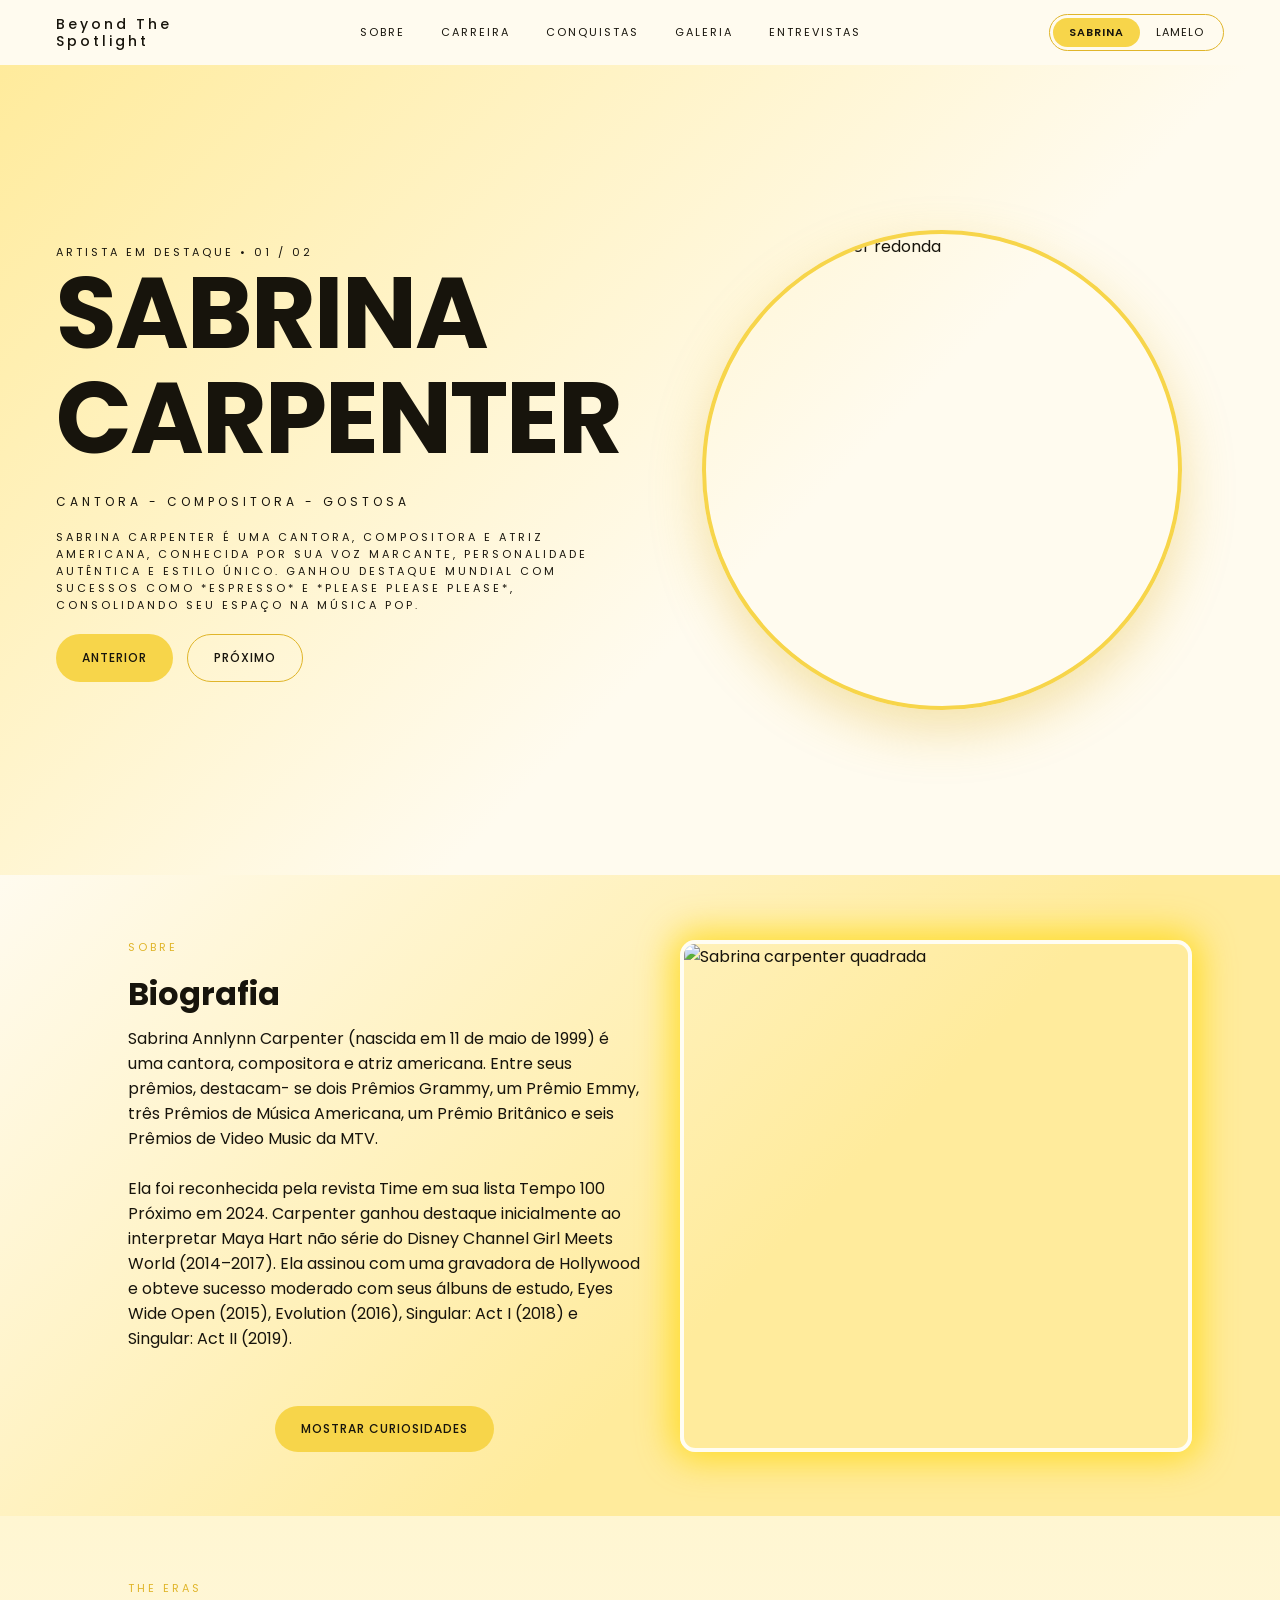
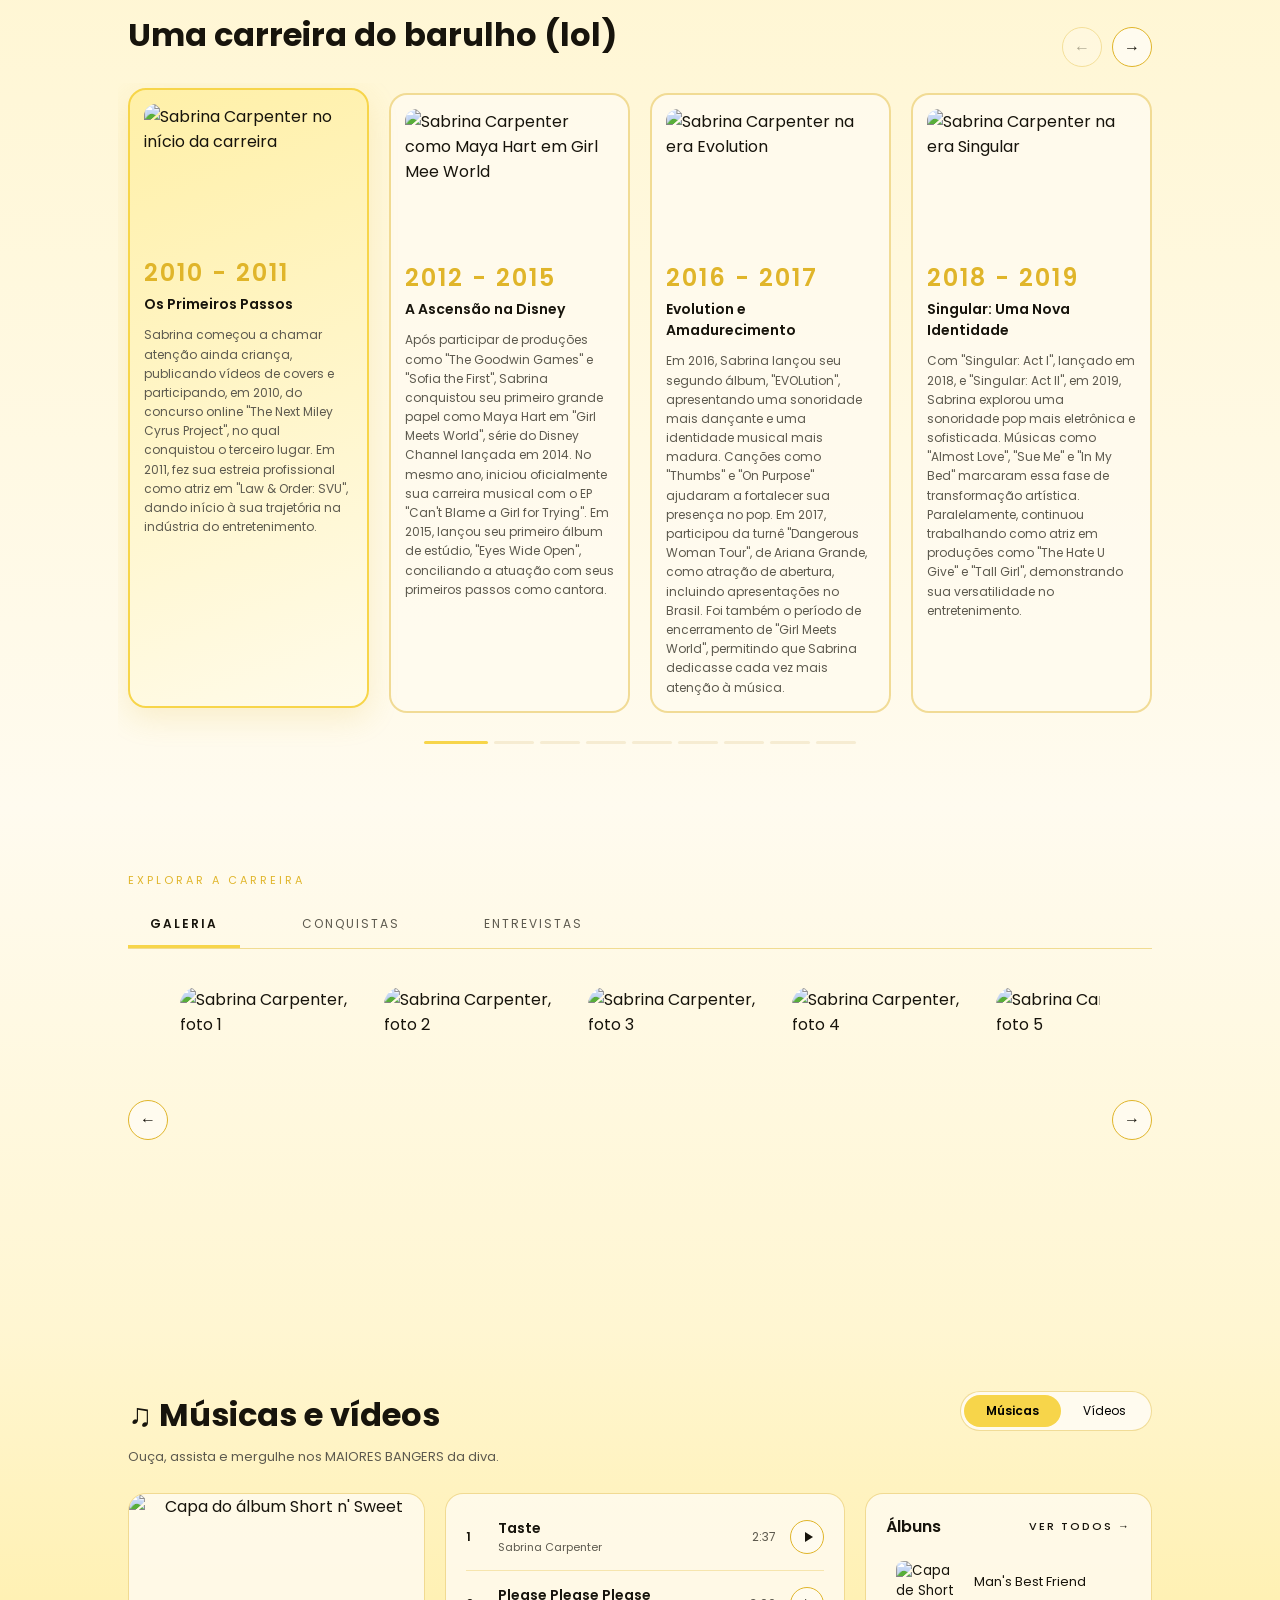
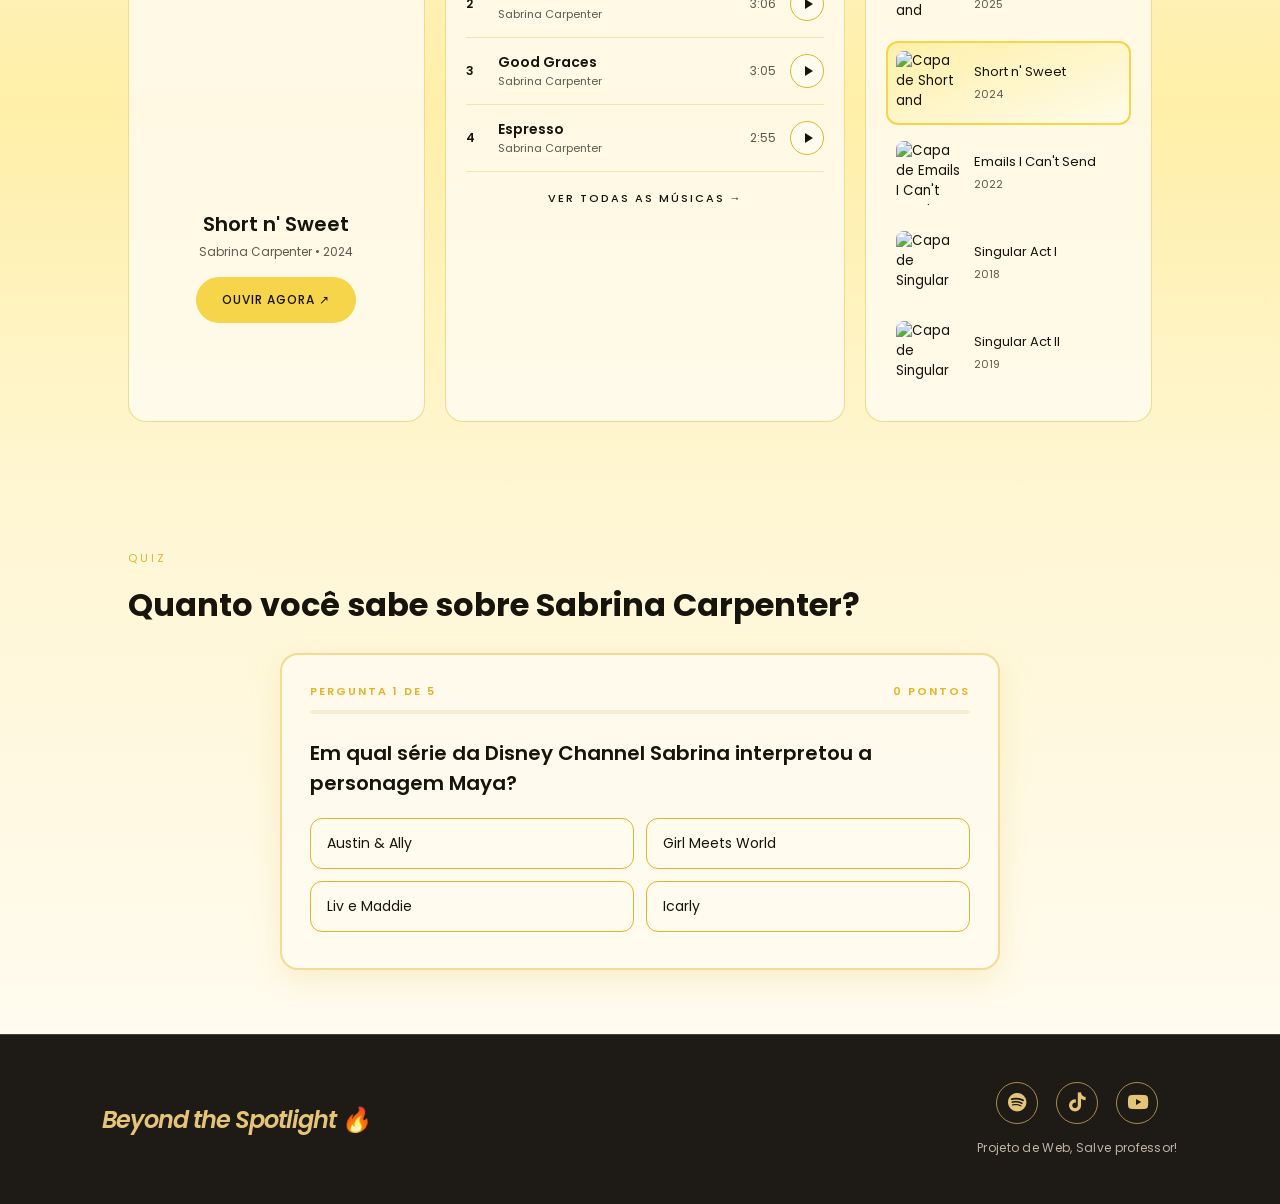
==== Para Git/Index.html @ 5079631a "Projeto Full apenas codigos, sem imagens." ====
<!DOCTYPE html>
<html lang="pt-BR">
<head>
  <meta charset="UTF-8">
  <meta name="viewport" content="width=device-width, initial-scale=1">
  <title>Site foda — Sabrina Carpenter</title>
  <link rel="stylesheet" href="./Sabrina.css">
  <link rel="stylesheet" href="./Lamelo.css">
  <link rel="stylesheet" href="https://cdnjs.cloudflare.com/ajax/libs/font-awesome/6.5.2/css/all.min.css">
</head>
<body>


  <!--Hero da imagem cabeçalho ou sla, Sabrina e botao para trocar para o outro-->
  <header class="header">
    <a class="logo" href="#">Beyond The <span>Spotlight</span></a>

    <nav class="nav">
      <a href="#">Sobre</a>
      <a href="#">Carreira</a>
      <a href="#">Conquistas</a>
      <a href="#">Galeria</a>
      <a href="#">Entrevistas</a>
    </nav>

    <div class="switch">
      <a class="ativo" href="#" data-tema="sabrina">Sabrina</a>
      <a href="#" data-tema="lamelo">Lamelo</a>
    </div>
  </header>


<!-- SABRINA -->
<div id="tema_sabrina">
  <main class="principal">
    <div class="principal_texto">
      <p class="artista_destaque">Artista em destaque • 01 / 02</p>
      <p id="h1">Sabrina Carpenter</p>
      <p class="roles">Cantora - Compositora - Gostosa</p>
      <p class="descricao">Sabrina Carpenter é uma cantora, compositora e atriz americana, conhecida por sua voz marcante, personalidade autêntica e estilo único. Ganhou destaque mundial com sucessos como *Espresso* e *Please Please Please*, consolidando seu espaço na música pop.</p>

      <div class="botoes">
        <button class="btn_cheio" type="button" data-tema="alternar">Anterior</button>
        <button class="btn_borda" type="button" data-tema="alternar">Próximo</button>
      </div>
    </div>

    <img id="principal_foto" src="./Imgs/Sabrina-Capa.jpg" alt="Sabrina Carpenter redonda">
  </main>

  <!---Bio Bio Bio aaaaa biooooo--->
  <div class="bio">
    <div class="bio_texto">
      <p class="obs">Sobre</p>
      <p class="h2">Biografia</p>
      <p id="bio">Sabrina Annlynn Carpenter (nascida em 11 de maio de 1999) é uma cantora, compositora e atriz americana. Entre seus prêmios, destacam- se dois Prêmios Grammy, um Prêmio Emmy, três Prêmios de Música Americana, um Prêmio Britânico e seis Prêmios de Video Music da MTV.
        <br> <br> 
      Ela foi reconhecida pela revista Time em sua lista Tempo 100 Próximo em 2024. Carpenter ganhou destaque inicialmente ao interpretar Maya Hart não série do Disney Channel  Girl Meets World (2014–2017). Ela assinou com uma gravadora de Hollywood e obteve sucesso moderado com seus álbuns de estudo, Eyes Wide Open (2015), Evolution (2016), Singular: Act I (2018) e Singular: Act II (2019).</p>

      <div class="botoes">
        <button id="btn_bio" class="btn_cheio" type="button">mostrar curiosidades</button>
      </div>
      <div class="curiosidades_bio" id="curiosidades_bio" hidden>
    <h3>Você sabia?</h3>

    <ul>
        <li>
            <strong>Sua Primeira música se chamava "Lights":</strong>
            Sabrina escreveu sua primeira composição aos 10 anos. Ela mesma já brincou que a música não era muito boa.
        </li>

        <li>
            <strong>Estúdio particular:</strong>
            Aos 10 anos, ganhou do pai um estúdio de gravação roxo construído no porão de casa.
        </li>

        <li>
            <strong>Conexão com Os Simpsons:</strong>
            Sabrina é sobrinha da atriz Nancy Cartwright, a voz original do Bart Simpson.
        </li>
    </ul>
</div>
    </div>

    <img id="bio_foto" src="./Imgs/Sabrina_bio.jpg" alt="Sabrina carpenter quadrada">
  </div>

  <!---ERAS ERAS ERAS ERAS---> 
 <div class="the_eras">

    <div class="eras_topo">
      <div class="the_eras_texto">
        <p class="obs">The eras</p>
        <p class="h2">Uma carreira do barulho (lol)</p>
      </div>

      <div class="eras_setas">
        <button class="seta" id="eras_anterior" type="button" aria-label="Anterior">←</button>
        <button class="seta" id="eras_proximo" type="button" aria-label="Próximo">→</button>
      </div>
    </div>

    <div class="eras_janela">
      <div class="eras_lista">

        <article class="era ativa">
          <img src="./Imgs/Sabrina-2010.jpg" alt="Sabrina Carpenter no início da carreira">
          <p class="era_ano">2010 - 2011</p>
          <p class="era_titulo">Os Primeiros Passos</p>
          <p class="era_texto">Sabrina começou a chamar atenção ainda criança, publicando vídeos de covers e participando, em 2010, do concurso online "The Next Miley Cyrus Project", no qual conquistou o terceiro lugar. Em 2011, fez sua estreia profissional como atriz em "Law & Order: SVU", dando início à sua trajetória na indústria do entretenimento.</p>
        </article>

        <article class="era">
          <img id="imagem_maldita" src="./Imgs/Sabrina-2012.jpg" alt="Sabrina Carpenter como Maya Hart em Girl Mee World">
          <p class="era_ano">2012 - 2015</p>
          <p class="era_titulo">A Ascensão na Disney</p>
          <p class="era_texto">Após participar de produções como "The Goodwin Games" e "Sofia the First", Sabrina conquistou seu primeiro grande papel como Maya Hart em "Girl Meets World", série do Disney Channel lançada em 2014. No mesmo ano, iniciou oficialmente sua carreira musical com o EP "Can't Blame a Girl for Trying". Em 2015, lançou seu primeiro álbum de estúdio, "Eyes Wide Open", conciliando a atuação com seus primeiros passos como cantora.</p>
        </article>

        <article class="era">
          <img src="./Imgs/Evolution_-_Álbum.png" alt="Sabrina Carpenter na era Evolution">
          <p class="era_ano">2016 - 2017</p>
          <p class="era_titulo">Evolution e Amadurecimento</p>
          <p class="era_texto">Em 2016, Sabrina lançou seu segundo álbum, "EVOLution", apresentando uma sonoridade mais dançante e uma identidade musical mais madura. Canções como "Thumbs" e "On Purpose" ajudaram a fortalecer sua presença no pop. Em 2017, participou da turnê "Dangerous Woman Tour", de Ariana Grande, como atração de abertura, incluindo apresentações no Brasil. Foi também o período de encerramento de "Girl Meets World", permitindo que Sabrina dedicasse cada vez mais atenção à música.</p>
        </article>

        <article class="era">
          <img src="./Imgs/Sabrina-2018.jpg" alt="Sabrina Carpenter na era Singular">
          <p class="era_ano">2018 - 2019</p>
          <p class="era_titulo">Singular: Uma Nova Identidade</p>
          <p class="era_texto">Com "Singular: Act I", lançado em 2018, e "Singular: Act II", em 2019, Sabrina explorou uma sonoridade pop mais eletrônica e sofisticada. Músicas como "Almost Love", "Sue Me" e "In My Bed" marcaram essa fase de transformação artística. Paralelamente, continuou trabalhando como atriz em produções como "The Hate U Give" e "Tall Girl", demonstrando sua versatilidade no entretenimento.</p>
        </article>

        <article class="era">
          <img src="./Imgs/Sabrina-2020.jpg" alt="Sabrina Carpenter durante a fase Skin">
          <p class="era_ano">2020 - 2021</p>
          <p class="era_titulo">Uma Nova Fase</p>
          <p class="era_texto">Após um período de transição, Sabrina começou a construir uma nova identidade artística. Em 2021, assinou com a gravadora Island Records e lançou "Skin", single que ganhou grande repercussão após especulações envolvendo a música "drivers license", de Olivia Rodrigo. Apesar das discussões nas redes sociais, Sabrina seguiu desenvolvendo seu próprio caminho musical, preparando o terreno para uma fase mais pessoal e independente.</p>
        </article>

        <article class="era">
          <img src="./Imgs/Sabrina-2022.jpg" alt="Sabrina Carpenter na era Emails I Can't Send">
          <p class="era_ano">2022 - 2023</p>
          <p class="era_titulo">Emails I Can't Send</p>
          <p class="era_texto">Em 2022, lançou "Emails I Can't Send", seu quinto álbum de estúdio, marcado por letras mais pessoais, vulneráveis e autobiográficas. Músicas como "Nonsense", "Because I Liked a Boy" e "Feather" ampliaram sua popularidade e conquistaram novos públicos. Em 2023, lançou o EP natalino "fruitcake" e ganhou ainda mais visibilidade internacional ao participar como atração de abertura da "The Eras Tour", de Taylor Swift, incluindo os shows realizados no Brasil.</p>
        </article>

        <article class="era">
          <img src="./Imgs/Espresso-2024.png" alt="Sabrina Carpenter na era Short n' Sweet">
          <p class="era_ano">2024</p>
          <p class="era_titulo">A Explosão Mundial</p>
          <p class="era_texto">2024 foi o grande ponto de virada da carreira de Sabrina. Em abril, lançou "Espresso", que rapidamente se tornou um fenômeno mundial. Em junho, "Please Please Please" alcançou o primeiro lugar da Billboard Hot 100, sua primeira liderança na parada. Em agosto, lançou "Short n' Sweet", seu sexto álbum de estúdio, que também chegou ao topo das paradas. Com sucessos como "Taste", Sabrina conquistou reconhecimento internacional, estreou no Coachella e iniciou sua própria turnê de arenas, consolidando-se como uma das maiores estrelas pop do momento.</p>
        </article>

        <article class="era">
          <img src="./Imgs/Sabrina-2025.jpg" alt="Sabrina Carpenter na era Man's Best Friend">
          <p class="era_ano">2025</p>
          <p class="era_titulo">O Reconhecimento e a Consolidação</p>
          <p class="era_texto">Após o sucesso mundial de "Short n' Sweet", Sabrina alcançou um novo patamar de reconhecimento em 2025. No Grammy Awards, conquistou seus dois primeiros prêmios: Melhor Performance Pop Solo por "Espresso" e Melhor Álbum Vocal Pop por "Short n' Sweet". Em junho, lançou "Manchild", que estreou diretamente no topo da Billboard Hot 100. Em agosto, apresentou seu sétimo álbum de estúdio, "Man's Best Friend", que também estreou em primeiro lugar na Billboard 200, reafirmando sua força na indústria musical.</p>
        </article>

        <article class="era">
          <img src="./Imgs/Sabrina-2026.jpg" alt="Sabrina Carpenter em apresentações de 2026">
          <p class="era_ano">2026</p>
          <p class="era_titulo">Uma Estrela Global</p>
          <p class="era_texto">Em 2026, Sabrina continuou expandindo sua presença internacional. Em março, retornou ao Brasil como uma das atrações principais do Lollapalooza, quase dez anos após sua primeira apresentação no país. Em abril, estreou como headliner do Coachella e lançou o videoclipe de "House Tour", dirigido por ela e Margaret Qualley. A artista também continuou promovendo o universo de "Man's Best Friend", demonstrando sua evolução de atriz e cantora em ascensão para uma das principais figuras do pop mundial.</p>
        </article>

      </div>
    </div>

    <div class="eras_dots">
      <span class="dot ativo"></span>
      <span class="dot"></span>
      <span class="dot"></span>
      <span class="dot"></span>
      <span class="dot"></span>
      <span class="dot"></span>
      <span class="dot"></span>
      <span class="dot"></span>
      <span class="dot"></span>
    </div>

  </div>

  <!---Explorar carreira--->
  <div class="explorar_carreira">
    <p class="obs">Explorar a carreira</p>

    <div class="carreira_titulos">
      <button class="aba ativa" type="button" data-alvo="galeria">Galeria</button>
      <button class="aba" type="button" data-alvo="conquistas">Conquistas</button>
      <button class="aba" type="button" data-alvo="entrevistas">Entrevistas</button>
    </div>

    <!---Galeria--->
    <div class="painel painel_galeria ativo" id="galeria">
      <div class="galeria_trilho">
        <button class="seta" id="galeria_anterior" type="button" aria-label="Anterior">←</button>

        <div class="galeria_fotos" id="galeria_fotos">
          <img src="./Imgs/Sabrina01.jpg" alt="Sabrina Carpenter, foto 1">
          <img src="./Imgs/Sabrina02.jpg" alt="Sabrina Carpenter, foto 2">
          <img src="./Imgs/Sabrina04.jpg" alt="Sabrina Carpenter, foto 3">
          <img src="./Imgs/Sabrina05.jpg" alt="Sabrina Carpenter, foto 4">
          <img src="./Imgs/Sabrina06.jpg" alt="Sabrina Carpenter, foto 5">
          <img src="./Imgs/SabrinaCorinthians.jpg" alt="Sabrina Carpenter, foto 6">
          <img src="./Imgs/Sabrina&Olivia.jpg" alt="Sabrina Carpenter, foto 7">
          <img src="./Imgs/Sabrina07.jpg" alt="Sabrina Carpenter, foto 8">
          <img src="./Imgs/Sabrina08.jpg" alt="Sabrina Carpenter, foto 9">
          <img src="./Imgs/Sabrina09.jpg" alt="Sabrina Carpenter, foto 10">
          <img src="./Imgs/Sabrina10.jpg" alt="Sabrina Carpenter, foto 11">
          <img src="./Imgs/Sabrina11.jpg" alt="Sabrina Carpenter, foto 12">
          <img src="./Imgs/Sabrina12.jpg" alt="Sabrina Carpenter, foto 13 FAAAAAAAAAAAZUELI">
        </div>

        <button class="seta" id="galeria_proximo" type="button" aria-label="Próximo">→</button>
      </div>
    </div>

    <!-- CONQUISTAS -->
    <div class="painel painel_conquistas" id="conquistas">
      <article>
        <img src="./Imgs/Sabrina_Grammy.jpg" alt="Sabrina Carpenter com os prêmios do Grammy">
        <p class="h2">Grammy</p>
        <p>2025: Best Pop Solo Performance — Espresso.</p>
        <p>2025: Best Pop Vocal Album — Short n' Sweet.</p>
      </article>

      <article>
        <img src="./Imgs/SabrinaVMA.jpg" alt="Sabrina Carpenter no VMA">
        <p class="h2">VMAs</p>
        <p>2024: Song of the Year — Espresso.</p>
        <p>2025: 5 conquistas</p>
        <p>2026: Best Collaboration & Best Editing</p>
      </article>

      <article>
        <img src="./Imgs/SabrinaEmmy.jpg" alt="Sabrina Carpenter no Emmy">
        <p class="h2">Emmy</p>
        <p>2026: Outstanding Variety Special — The Muppet Show.</p>
      </article>
    </div>

    <!---Entrevistas--->
    <div class="painel painel_entrevistas" id="entrevistas">
      <iframe src="https://www.youtube.com/embed/enaGNnGB99I" title="Entrevista 1" loading="lazy" referrerpolicy="strict-origin-when-cross-origin" allowfullscreen></iframe>
      <iframe src="https://www.youtube.com/embed/HrFnmpQrmLU" title="Entrevista 2" loading="lazy" referrerpolicy="strict-origin-when-cross-origin" allowfullscreen></iframe>
      <iframe src="https://www.youtube.com/embed/msnI0D1SDSg" title="Entrevista 3" loading="lazy" referrerpolicy="strict-origin-when-cross-origin" allowfullscreen></iframe>
      <iframe src="https://www.youtube.com/embed/c2FrKSKqM4Q" title="Entrevista 4" loading="lazy" referrerpolicy="strict-origin-when-cross-origin" allowfullscreen></iframe>
      <iframe src="https://www.youtube.com/embed/z_v89buOKT4" title="Entrevista 5" loading="lazy" referrerpolicy="strict-origin-when-cross-origin" allowfullscreen></iframe>
      <iframe src="https://www.youtube.com/embed/yMLwdOwGpfY" title="Entrevista 6" loading="lazy" referrerpolicy="strict-origin-when-cross-origin" allowfullscreen></iframe>
    </div>

  </div>


 <!---Spotify Não precisa pro Lamelo (mei obvio kkkk)--->
  <div class="spotify" id="Spotify">

    <div class="spotify_topo">
      <div class="spotify_titulo">
        <p class="h2">♫ Músicas e vídeos</p>
        <p class="spotify_sub">Ouça, assista e mergulhe nos MAIORES BANGERS da diva.</p>
      </div>

      <div class="spotify_alternar">
        <button class="ativo" type="button" data-alvo="musicas">Músicas</button>
        <button type="button" data-alvo="videos">Vídeos</button>
      </div>
    </div>

    <div class="spotify_corpo">

      <div class="destaque">
        <img id="destaque_capa" src="./Imgs/Sabrina-2025.jpg" alt="Capa do álbum Short n' Sweet">
        <div class="destaque_texto">
          <p class="destaque_titulo" id="destaque_titulo">Short n' Sweet</p>
          <p class="destaque_info">Sabrina Carpenter • <span id="destaque_ano">2024</span></p>
          <a class="btn_cheio" href="#" target="_blank" rel="noopener">Ouvir agora ↗</a>
        </div>
      </div>

      <div class="faixas">

  <!---short n sweet--->
  <div class="lista_faixas ativo" id="faixas_short">
    <div class="faixa">
      <span class="faixa_num">1</span>
      <div class="faixa_info"><b>Taste</b><small>Sabrina Carpenter</small></div>
      <span class="faixa_tempo">2:37</span>
      <button class="seta faixa_play" type="button" aria-label="Tocar Taste"></button>
      <audio class="audio_faixa" src="./Imgs/Taste - Sabrina Carpenter.mp3"></audio>
    </div>

    <div class="faixa">
      <span class="faixa_num">2</span>
      <div class="faixa_info"><b>Please Please Please</b><small>Sabrina Carpenter</small></div>
      <span class="faixa_tempo">3:06</span>
      <button class="seta faixa_play" type="button" aria-label="Tocar Please Please Please"></button>
      <audio class="audio_faixa" src="./Imgs/Please Please Please - Sabrina Carpenter.mp3"></audio>
    </div>

    <div class="faixa">
      <span class="faixa_num">3</span>
      <div class="faixa_info"><b>Good Graces</b><small>Sabrina Carpenter</small></div>
      <span class="faixa_tempo">3:05</span>
      <button class="seta faixa_play" type="button" aria-label="Tocar Good Graces"></button>
      <audio class="audio_faixa" src="./Imgs/Good Graces - Sabrina Carpenter.mp3"></audio>
    </div>

    <div class="faixa">
      <span class="faixa_num">4</span>
      <div class="faixa_info"><b>Espresso</b><small>Sabrina Carpenter</small></div>
      <span class="faixa_tempo">2:55</span>
      <button class="seta faixa_play" type="button" aria-label="Tocar Espresso"></button>
      <audio class="audio_faixa" src="./Imgs/Sabrina Carpenter - Espresso - SabrinaCarpenterVEVO.mp3"></audio>
    </div>
  </div>

  <!--- Emails --->
  <div class="lista_faixas" id="faixas_emails">
     <div class="faixa">
      <span class="faixa_num">1</span>
      <div class="faixa_info"><b>Emails i can’t send<table></table></b><small>Sabrina Carpenter</small></div>
      <span class="faixa_tempo">1:44</span>
      <button class="seta faixa_play" type="button" aria-label="Tocar Emails"></button>
      <audio class="audio_faixa" src="./Imgs/emails i can’t send - Sabrina Carpenter.mp3"></audio>
    </div>

     <div class="faixa">
      <span class="faixa_num">2</span>
      <div class="faixa_info"><b>Vicious</b><small>Sabrina Carpenter</small></div>
      <span class="faixa_tempo">2:29</span>
      <button class="seta faixa_play" type="button" aria-label="Tocar Emails"></button>
    <audio class="audio_faixa" src="./Imgs/emails i can’t send - Sabrina Carpenter.mp3"></audio>
    </div>

     <div class="faixa">
      <span class="faixa_num">3</span>
      <div class="faixa_info"><b>Read Your Mind</b><small>Sabrina Carpenter</small></div>
      <span class="faixa_tempo">3:27</span>
      <button class="seta faixa_play" type="button" aria-label="Tocar Emails"></button>
      <audio class="audio_faixa" src="./Imgs/emails i can’t send - Sabrina Carpenter.mp3"></audio>
    </div>

     <div class="faixa">
      <span class="faixa_num">4</span>
      <div class="faixa_info"><b>Tornado Warnings</b><small>Sabrina Carpenter</small></div>
      <span class="faixa_tempo">3:24</span>
      <button class="seta faixa_play" type="button" aria-label="Tocar Emails"></button>
      <audio class="audio_faixa" src="./Imgs/emails i can’t send - Sabrina Carpenter.mp3"></audio>
    </div>
  </div>

  <!--- MBF's --->
  <div class="lista_faixas" id="faixas_Mans">
     <div class="faixa">
        <span class="faixa_num">1</span>
        <div class="faixa_info"><b>Manchild<table></table></b><small>Sabrina Carpenter</small></div>
        <span class="faixa_tempo">3:33</span>
        <button class="seta faixa_play" type="button" aria-label="Tocar Manchild"></button>
        <audio class="audio_faixa" src="./Imgs/Manchild - Sabrina Carpenter.mp3"></audio>
      </div>

       <div class="faixa">
        <span class="faixa_num">2</span>
        <div class="faixa_info"><b>Tears<table></table></b><small>Sabrina Carpenter</small></div>
        <span class="faixa_tempo">2:40</span>
        <button class="seta faixa_play" type="button" aria-label="Tocar Manchild"></button>
        <audio class="audio_faixa" src="./Imgs/Manchild - Sabrina Carpenter.mp3"></audio>
      </div>

      <div class="faixa">
        <span class="faixa_num">3</span>
        <div class="faixa_info"><b>My Man on Willpower<table></table></b><small>Sabrina Carpenter</small></div>
        <span class="faixa_tempo">3:17</span>
        <button class="seta faixa_play" type="button" aria-label="Tocar Manchild"></button>
        <audio class="audio_faixa" src="./Imgs/Manchild - Sabrina Carpenter.mp3"></audio>
      </div>

      <div class="faixa">
        <span class="faixa_num">4</span>
        <div class="faixa_info"><b>Sugar Talking<table></table></b><small>Sabrina Carpenter</small></div>
        <span class="faixa_tempo">3:03</span>
        <button class="seta faixa_play" type="button" aria-label="Tocar Manchild"></button>
        <audio class="audio_faixa" src="./Imgs/Manchild - Sabrina Carpenter.mp3"></audio>
      </div>
  </div>

  <!--- SINGULAR ACT I --->
  <div class="lista_faixas" id="faixas_Sing">
     <div class="faixa">
        <span class="faixa_num">1</span>
        <div class="faixa_info"><b>Almost Love<table></table></b><small>Sabrina Carpenter</small></div>
        <span class="faixa_tempo">3:32</span>
        <button class="seta faixa_play" type="button" aria-label="Tocar Almost"></button>
        <audio class="audio_faixa" src="./Imgs/Almost Love - Sabrina Carpenter.mp3"></audio>
      </div>

      <div class="faixa">
        <span class="faixa_num">2</span>
        <div class="faixa_info"><b>Paris<table></table></b><small>Sabrina Carpenter</small></div>
        <span class="faixa_tempo">3:38</span>
        <button class="seta faixa_play" type="button" aria-label="Tocar Almost"></button>
        <audio class="audio_faixa" src="./Imgs/Almost Love - Sabrina Carpenter.mp3"></audio>
      </div>

      <div class="faixa">
        <span class="faixa_num">3</span>
        <div class="faixa_info"><b>Hold Tight<table></table></b><small>Sabrina Carpenter</small></div>
        <span class="faixa_tempo">2:55</span>
        <button class="seta faixa_play" type="button" aria-label="Tocar Almost"></button>
        <audio class="audio_faixa" src="./Imgs/Almost Love - Sabrina Carpenter.mp3"></audio>
      </div>

      <div class="faixa">
        <span class="faixa_num">4</span>
        <div class="faixa_info"><b>Sue me<table></table></b><small>Sabrina Carpenter</small></div>
        <span class="faixa_tempo">2:59</span>
        <button class="seta faixa_play" type="button" aria-label="Tocar Almost"></button>
        <audio class="audio_faixa" src="./Imgs/Almost Love - Sabrina Carpenter.mp3"></audio>
      </div>

    </div>

  <!--- SINGULAR ACT II --->
  <div class="lista_faixas" id="faixas_Sing2">
     <div class="faixa">
        <span class="faixa_num">1</span>
        <div class="faixa_info"><b>In My Bed<table></table></b><small>Sabrina Carpenter</small></div>
        <span class="faixa_tempo">3:09</span>
        <button class="seta faixa_play" type="button" aria-label="Tocar Bed"></button>
        <audio class="audio_faixa" src="./Imgs/In My Bed - Sabrina Carpenter.mp3"></audio>
      </div>

      <div class="faixa">
        <span class="faixa_num">2</span>
        <div class="faixa_info"><b>Pushing 20<table></table></b><small>Sabrina Carpenter</small></div>
        <span class="faixa_tempo">2:46</span>
        <button class="seta faixa_play" type="button" aria-label="Tocar Bed"></button>
        <audio class="audio_faixa" src="./Imgs/In My Bed - Sabrina Carpenter.mp3"></audio>
      </div>

      <div class="faixa">
        <span class="faixa_num">3</span>
        <div class="faixa_info"><b>I Can't Stop Me<table></table></b><small>Sabrina Carpenter</small></div>
        <span class="faixa_tempo">3:42</span>
        <button class="seta faixa_play" type="button" aria-label="Tocar Bed"></button>
        <audio class="audio_faixa" src="./Imgs/In My Bed - Sabrina Carpenter.mp3"></audio>
      </div>

      <div class="faixa">
        <span class="faixa_num">4</span>
        <div class="faixa_info"><b>Take Off All Your Cool<table></table></b><small>Sabrina Carpenter</small></div>
        <span class="faixa_tempo">3:03</span>
        <button class="seta faixa_play" type="button" aria-label="Tocar Bed"></button>
        <audio class="audio_faixa" src="./Imgs/In My Bed - Sabrina Carpenter.mp3"></audio>
      </div>
  </div>

  <!--- VIDEOS --->

  <!--- Por conta do Copyright TODOS OS CLIPES dela ficam indisponiveis, por isso decidi reciclar as entrevistas.---->
  <div class="videos_faixas" id="videos_faixas">
 
    <!--- Vds Short n sweet --->
    <div class="lista_videos" id="videos_short">
      <iframe src="https://www.youtube.com/embed/msnI0D1SDSg" title="Espresso Clipe" loading="lazy" referrerpolicy="strict-origin-when-cross-origin" allowfullscreen></iframe>
      <iframe  src="https://www.youtube.com/embed/c2FrKSKqM4Q" title="Taste" loading="lazy" referrerpolicy="strict-origin-when-cross-origin" allowfullscreen></iframe>
    </div>
 
    <!--- Vds emails --->
    <div class="lista_videos" id="videos_emails">
      <iframe src="https://www.youtube.com/embed/msnI0D1SDSg" title="Vídeo 1" loading="lazy" referrerpolicy="strict-origin-when-cross-origin" allowfullscreen></iframe>
      <iframe src="https://www.youtube.com/embed/c2FrKSKqM4Q" title="Vídeo 2" loading="lazy" referrerpolicy="strict-origin-when-cross-origin" allowfullscreen></iframe>
    </div>
 
    <!--- vds MBF --->
    <div class="lista_videos" id="videos_Mans">
      <iframe src="https://www.youtube.com/embed/enaGNnGB99I" title="Vídeo 1" loading="lazy" referrerpolicy="strict-origin-when-cross-origin" allowfullscreen></iframe>
      <iframe src="https://www.youtube.com/embed/HrFnmpQrmLU" title="Vídeo 2" loading="lazy" referrerpolicy="strict-origin-when-cross-origin" allowfullscreen></iframe>
    </div>
 
    <!--- Vds Singular uno --->
    <div class="lista_videos" id="videos_Sing">
      <iframe src="https://www.youtube.com/embed/c2FrKSKqM4Q" title="Vídeo 1" loading="lazy" referrerpolicy="strict-origin-when-cross-origin" allowfullscreen></iframe>
      <iframe src="https://www.youtube.com/embed/z_v89buOKT4" title="Vídeo 2" loading="lazy" referrerpolicy="strict-origin-when-cross-origin" allowfullscreen></iframe>
    </div>
 
    <!---Vds Singular II--->
    <div class="lista_videos" id="videos_Sing2">
      <iframe src="https://www.youtube.com/embed/yMLwdOwGpfY" title="Vídeo 1" loading="lazy" referrerpolicy="strict-origin-when-cross-origin" allowfullscreen></iframe>
      <iframe src="https://www.youtube.com/embed/msnI0D1SDSg" title="Vídeo 2" loading="lazy" referrerpolicy="strict-origin-when-cross-origin" allowfullscreen></iframe>
    </div>
 
  </div>

  <a class="spotify_link" href="#" target="_blank" rel="noopener">Ver todas as músicas →</a>
</div>

      <div class="albuns">
        <div class="albuns_topo">
          <p class="albuns_titulo">Álbuns</p>
          <a class="spotify_link" href="#" target="_blank" rel="noopener">Ver todos →</a>
        </div>

         <button class="album" type="button">
          <img src="./Imgs/Sabrina-2026.jpg" alt="Capa de Short and Sweet">
          <span class="album_texto">
            <span class="album_nome">Man's Best Friend</span>
            <span class="album_ano">2025</span>
          </span>
        </button>

         <button class="album" type="button">
          <img src="./Imgs/Sabrina-2025.jpg" alt="Capa de Short and Sweet">
          <span class="album_texto">
            <span class="album_nome">Short n' Sweet</span>
            <span class="album_ano">2024</span>
          </span>
        </button>

        <button class="album" type="button">
          <img src="./Imgs/Sabrina-2022.jpg" alt="Capa de Emails I Can't Send">
          <span class="album_texto">
            <span class="album_nome">Emails I Can't Send</span>
            <span class="album_ano">2022</span>
          </span>
        </button>

        <button class="album" type="button">
          <img src="./Imgs/Sabrina-2018.jpg" alt="Capa de Singular Act I">
          <span class="album_texto">
            <span class="album_nome">Singular Act I</span>
            <span class="album_ano">2018</span>
          </span>
        </button>

        <button class="album" type="button">
          <img src="./Imgs/Sabrina_Carpenter_-_Singular_Act_II.png" alt="Capa de Singular Act II">
          <span class="album_texto">
            <span class="album_nome">Singular Act II</span>
            <span class="album_ano">2019</span>
          </span>
        </button>
      </div>

    </div>
  </div>

  <!--- Quiz aquiii --->
  <section class="quiz" id="quiz">
    <p class="obs">Quiz</p>
    <p class="h2">Quanto você sabe sobre Sabrina Carpenter?</p>

    <div class="quiz_caixa">
      <div class="quiz_topo">
        <span id="quiz_progresso">Pergunta 1 de 5</span>
        <span id="quiz_pontos">0 pontos</span>
      </div>
      <div class="quiz_barra"><div id="quiz_barra_cheia"></div></div>

      <div class="pergunta ativa">
        <p class="quiz_pergunta">Em qual série da Disney Channel Sabrina interpretou a personagem Maya?</p>
        <div class="quiz_opcoes">
          <button class="btn_quiz" type="button">Austin & Ally</button>
          <button class="btn_quiz" type="button" data-certa>Girl Meets World</button>
          <button class="btn_quiz" type="button">Liv e Maddie</button>
          <button class="btn_quiz" type="button">Icarly</button>
        </div>
        <p class="quiz_explicacao">Maya Hart foi o primeiro grande papel dela, em Girl Meets World, série lançada em 2014.</p>
      </div>

      <div class="pergunta">
        <p class="quiz_pergunta">Qual foi o primeiro álbum de estúdio dela, lançado em 2015?</p>
        <div class="quiz_opcoes">
          <button class="btn_quiz" type="button">EVOLution</button>
          <button class="btn_quiz" type="button">Singular: Act I</button>
          <button class="btn_quiz" type="button" data-certa>Eyes Wide Open</button>
          <button class="btn_quiz" type="button">Emails I Can't Send</button>
        </div>
        <p class="quiz_explicacao">Eyes Wide Open saiu em 2015. O EVOLution veio só em 2016.</p>
      </div>

      <div class="pergunta">
        <p class="quiz_pergunta">Qual música de 2024 deu a ela o primeiro #1 na Billboard Hot 100?</p>
        <div class="quiz_opcoes">
          <button class="btn_quiz" type="button">Espresso</button>
          <button class="btn_quiz" type="button">Taste</button>
          <button class="btn_quiz" type="button">Nonsense</button>
          <button class="btn_quiz" type="button" data-certa>Please Please Please</button>
        </div>
        <p class="quiz_explicacao">Please Please Please chegou ao topo em junho de 2024. O Espresso foi o fenômeno de abril.</p>
      </div>

      <div class="pergunta">
        <p class="quiz_pergunta">Em 2023, Sabrina foi atração de abertura de qual turnê?</p>
        <div class="quiz_opcoes">
          <button class="btn_quiz" type="button">Dangerous Woman Tour</button>
          <button class="btn_quiz" type="button" data-certa>The Eras Tour</button>
          <button class="btn_quiz" type="button">Sweetener World Tour</button>
          <button class="btn_quiz" type="button">Renaissance World Tour</button>
        </div>
        <p class="quiz_explicacao">Ela abriu shows da The Eras Tour, da Taylor Swift, em 2023.</p>
      </div>

      <div class="pergunta">
        <p class="quiz_pergunta">Qual música rendeu a ela o Grammy de Melhor Performance Pop Solo em 2025?</p>
        <div class="quiz_opcoes">
          <button class="btn_quiz" type="button" data-certa>Espresso</button>
          <button class="btn_quiz" type="button">Please Please Please</button>
          <button class="btn_quiz" type="button">Taste</button>
          <button class="btn_quiz" type="button">Bed Chem</button>
        </div>
        <p class="quiz_explicacao">Espresso levou Melhor Performance Pop Solo, e Short n' Sweet levou Melhor Álbum Vocal Pop.</p>
      </div>

      <div class="quiz_resultado">
        <p class="quiz_pergunta" id="quiz_resultado_texto"></p>
        <p class="quiz_feedback" id="quiz_mensagem"></p>
      </div>

      <div class="botoes">
        <button id="quiz_proxima" class="btn_cheio" type="button" hidden>Próxima</button>
        <button id="quiz_reiniciar" class="btn_borda" type="button" hidden>Jogar de novo</button>
      </div>
    </div>
  </section>

</div>


<!--- LAMELO --->
<div id="tema_lamelo" hidden></div>

<template id="tpl_lamelo">

  <main class="principal">
    <img class="l_foto" src="./Melo.imgs/LameloHero.jpg" alt="LaMelo Ball">

    <div class="principal_texto">
      <p class="artista_destaque">Atleta em destaque • 02 / 02</p>
      <p class="l_h1">LaMelo Ball</p>
      <p class="roles">Armador - Criador de jogadas - Showman</p>
      <p class="descricao">Visão de jogo fora do comum, passe de cinema e coragem pra arriscar de qualquer lugar da quadra. Escolhido em 3º no draft de 2020, virou Rookie of the Year e uma das estrelas mais mágicas da NBA.</p>

      <div class="botoes">
        <button class="btn_cheio" type="button" data-tema="alternar">Anterior</button>
        <button class="btn_borda" type="button" data-tema="alternar">Próximo</button>
      </div>
    </div>
  </main>

  <div class="bio">
    <div class="bio_texto">
      <p class="obs">Sobre o atleta</p>
      <p class="h2">Quem é LaMelo?</p>
      <p class="l_bio">LaMelo LaFrance Ball (nascido em 22 de agosto de 2001, em Anaheim, Califórnia) é um armador americano. Cresceu em Chino Hills, passou pela Lituânia e pela Austrália antes de ser escolhido na terceira posição do draft de 2020 pelo Charlotte Hornets. Foi eleito Rookie of the Year em 2021 e All-Star em 2022. Em junho de 2026, foi trocado para o Minnesota Timberwolves.</p>

      <div class="botoes">
        <button class="btn_cheio l_btn_bio" type="button">mostrar curiosidades</button>
      </div>

      <div class="curiosidades_bio" hidden>
        <h3>Você sabia?</h3>
        <ul>
          <li>
            <strong>Recordista precoce:</strong>
            tornou-se o jogador mais jovem da história da NBA a conseguir um triple-double (na época), com apenas 19 anos e 140 dias.
          </li>
          <li>
            <strong>Carreira internacional:</strong>
            antes de chegar à NBA, jogou na Lituânia e na Austrália, onde foi eleito Rookie of the Year da NBL.
          </li>
          <li>
            <strong>92 pontos em um jogo:</strong>
            ainda no ensino médio, marcou incríveis 92 pontos em uma única partida, em 2017.
          </li>
        </ul>
      </div>
    </div>

    <img class="l_bio_foto" src="./Melo.imgs/LameloBio.jpg" alt="LaMelo Ball quadrada">
  </div>

  <div class="the_eras">
    <div class="eras_topo">
      <div class="the_eras_texto">
        <p class="obs">The eras</p>
        <p class="h2">De Chino Hills à NBA</p>
      </div>
      <div class="eras_setas">
        <button class="seta l_eras_ant" type="button" aria-label="Anterior">←</button>
        <button class="seta l_eras_prox" type="button" aria-label="Próximo">→</button>
      </div>
    </div>

    <div class="eras_janela">
      <div class="eras_lista">

        <article class="era ativa">
          <img src="./Melo.imgs/LameloEras01.jpg" alt="LaMelo no ensino médio em Chino Hills">
          <p class="era_ano">2015 - 2017</p>
          <p class="era_titulo">Chino Hills</p>
          <p class="era_texto">Ainda calouro, ajudou Chino Hills a fechar a temporada 2015-16 invicta (35-0) e a reivindicar o título nacional. Em 2017, entrou para a história do ensino médio ao marcar 92 pontos em uma única partida.</p>
        </article>

        <article class="era">
          <img src="./Melo.imgs/LameloEras02.jpg" alt="LaMelo na Lituânia">
          <p class="era_ano">2018</p>
          <p class="era_titulo">Lituânia e Ballers</p>
          <p class="era_texto">Pulou etapas e foi jogar profissionalmente: defendeu o Prienai, na Lituânia, e o Los Angeles Ballers, da JBA, pelo qual foi campeão. Depois voltou a estudar no SPIRE Academy, em Ohio.</p>
        </article>

        <article class="era">
          <img src="./Melo.imgs/LameloEras03.jpg" alt="LaMelo no Illawarra Hawks">
          <p class="era_ano">2019 - 2020</p>
          <p class="era_titulo">Austrália</p>
          <p class="era_texto">Na NBL, pelo Illawarra Hawks, teve uma ascensão meteórica e foi eleito Rookie of the Year da liga. Os scouts que o viam como escolha de segundo round passaram a colocá-lo entre os primeiros do draft.</p>
        </article>

        <article class="era">
          <img src="./Melo.imgs/LameloEras04.jpg" alt="LaMelo no draft de 2020">
          <p class="era_ano">2020 - 2021</p>
          <p class="era_titulo">Draft e Rookie of the Year</p>
          <p class="era_texto">Escolhido em 3º pelo Charlotte Hornets no draft de 2020. Mesmo com uma fratura no punho direito, levou o prêmio de Rookie of the Year em 2021, entrou no All-Rookie First Team e foi, na época, o mais jovem a registrar um triple-double na NBA.</p>
        </article>

        <article class="era">
          <img src="./Melo.imgs/LameloEras05.jpg" alt="LaMelo no All-Star Game 2022">
          <p class="era_ano">2022 - 2025</p>
          <p class="era_titulo">All-Star</p>
          <p class="era_texto">Em 2022, foi ao All-Star Game e fez cinco triple-doubles na temporada, recorde da franquia. Também marcou 50 pontos contra o Milwaukee Bucks, seu recorde pessoal na carreira.</p>
        </article>

        <article class="era">
          <img src="./Melo.imgs/LameloEras06.jpg" alt="LaMelo na temporada 2025-26">
          <p class="era_ano">2025 - 2026</p>
          <p class="era_titulo">Uma Nova Casa</p>
          <p class="era_texto">Em 2025-26, teve talvez sua melhor temporada em Charlotte, com 19,7 pontos e 7,1 assistências por jogo. Em junho de 2026, foi trocado junto com Josh Green para o Minnesota Timberwolves, em troca de Naz Reid e escolhas de draft.</p>
        </article>

      </div>
    </div>

    <div class="eras_dots">
      <span class="dot ativo"></span>
      <span class="dot"></span>
      <span class="dot"></span>
      <span class="dot"></span>
      <span class="dot"></span>
      <span class="dot"></span>
    </div>
  </div>

  <div class="explorar_carreira">
    <p class="obs">Explorar a carreira</p>

    <div class="carreira_titulos">
      <button class="aba ativa" type="button" data-alvo="galeria">Galeria</button>
      <button class="aba" type="button" data-alvo="conquistas">Conquistas</button>
      <button class="aba" type="button" data-alvo="entrevistas">Entrevistas</button>
    </div>

    <div class="painel painel_galeria ativo" data-id="galeria">
      <div class="galeria_trilho">
        <button class="seta l_gal_ant" type="button" aria-label="Anterior">←</button>
        <div class="galeria_fotos">
          <img src="./Melo.imgs/LameloHero.jpg" alt="LaMelo Ball, foto 1">
          <img src="./Melo.imgs/Lamelotrespuntos.jpg" alt="LaMelo Ball, foto 2">
          <img src="./Melo.imgs/Lamelocestasla.jpg" alt="LaMelo Ball, foto 3">
          <img src="./Melo.imgs/LameloEras05.jpg" alt="LaMelo Ball, foto 4">
          <img src="./Melo.imgs/LameloEras06.jpg" alt="LaMelo Ball, foto 5">
          <img src="./Melo.imgs/LameloEras03.jpg" alt="LaMelo Ball, foto 6">
          <img src="./Melo.imgs/LameloJBA.jpg" alt="LaMelo Ball, foto 7">
          <img src="./Melo.imgs/LameloAustralia.jpg" alt="LaMelo Ball, foto 8">
        </div>
        <button class="seta l_gal_prox" type="button" aria-label="Próximo">→</button>
      </div>
    </div>

    <div class="painel painel_conquistas" data-id="conquistas">
      <article>
        <img src="./Melo.imgs/LameloEras04.jpg" alt="LaMelo Ball, Rookie of the Year">
        <p class="h2">NBA</p>
        <p>2021: Rookie of the Year.</p>
        <p>2021: All-Rookie First Team.</p>
        <p>2022: All-Star.</p>
      </article>

      <article>
        <img src="./Melo.imgs/LameloAustralia.jpg" alt="LaMelo Ball no Illawarra Hawks">
        <p class="h2">NBL (Austrália)</p>
        <p>2020: Rookie of the Year.</p>
      </article>

      <article>
        <img src="./Melo.imgs/LameloJBA.jpg" alt="LaMelo Ball no Los Angeles Ballers">
        <p class="h2">JBA</p>
        <p>2018: Campeão.</p>
        <p>2018: All-Star.</p>
      </article>
    </div>

    <div class="painel painel_entrevistas" data-id="entrevistas">
      <iframe width="560" height="315" src="https://www.youtube.com/embed/OIqOVX2Cv3k?si=Py0z0uoS-bYSiM3O" title="YouTube video player" frameborder="0" allow="accelerometer; autoplay; clipboard-write; encrypted-media; gyroscope; picture-in-picture; web-share" referrerpolicy="strict-origin-when-cross-origin" allowfullscreen></iframe>
      <iframe width="560" height="315" src="https://www.youtube.com/embed/rV_9zIUIAcU?si=9gbZNKPDGsveGxSv" title="YouTube video player" frameborder="0" allow="accelerometer; autoplay; clipboard-write; encrypted-media; gyroscope; picture-in-picture; web-share" referrerpolicy="strict-origin-when-cross-origin" allowfullscreen></iframe>
      <iframe width="560" height="315" src="https://www.youtube.com/embed/lSLkCPDSvbs?si=dQrihqnN5Z8EVZx7" title="YouTube video player" frameborder="0" allow="accelerometer; autoplay; clipboard-write; encrypted-media; gyroscope; picture-in-picture; web-share" referrerpolicy="strict-origin-when-cross-origin" allowfullscreen></iframe>
      <iframe width="560" height="315" src="https://www.youtube.com/embed/b6pf-dfZw6M?si=gZymp_eese0qVQTt" title="YouTube video player" frameborder="0" allow="accelerometer; autoplay; clipboard-write; encrypted-media; gyroscope; picture-in-picture; web-share" referrerpolicy="strict-origin-when-cross-origin" allowfullscreen></iframe>
    </div>
  </div>

  <section class="quiz">
    <p class="obs">Quiz</p>
    <p class="h2">Quanto você sabe sobre LaMelo Ball?</p>

    <div class="quiz_caixa">
      <div class="quiz_topo">
        <span class="l_quiz_progresso">Pergunta 1 de 5</span>
        <span class="l_quiz_pontos">0 pontos</span>
      </div>
      <div class="quiz_barra"><div class="l_quiz_barra_cheia"></div></div>

      <div class="pergunta ativa">
        <p class="quiz_pergunta">Em qual posição do draft de 2020 LaMelo foi escolhido?</p>
        <div class="quiz_opcoes">
          <button class="btn_quiz" type="button">1ª</button>
          <button class="btn_quiz" type="button">2ª</button>
          <button class="btn_quiz" type="button" data-certa>3ª</button>
          <button class="btn_quiz" type="button">5ª</button>
        </div>
        <p class="quiz_explicacao">O Charlotte Hornets o escolheu com a terceira escolha geral.</p>
      </div>

      <div class="pergunta">
        <p class="quiz_pergunta">Em qual país ele ganhou o prêmio de Rookie of the Year da NBL?</p>
        <div class="quiz_opcoes">
          <button class="btn_quiz" type="button">Lituânia</button>
          <button class="btn_quiz" type="button" data-certa>Austrália</button>
          <button class="btn_quiz" type="button">Espanha</button>
          <button class="btn_quiz" type="button">Japão</button>
        </div>
        <p class="quiz_explicacao">Foi no Illawarra Hawks, em 2019-20.</p>
      </div>

      <div class="pergunta">
        <p class="quiz_pergunta">Quantos pontos ele marcou em um único jogo do ensino médio?</p>
        <div class="quiz_opcoes">
          <button class="btn_quiz" type="button">61</button>
          <button class="btn_quiz" type="button">72</button>
          <button class="btn_quiz" type="button" data-certa>92</button>
          <button class="btn_quiz" type="button">100</button>
        </div>
        <p class="quiz_explicacao">Foram 92 pontos pelo Chino Hills, em 2017.</p>
      </div>

      <div class="pergunta">
        <p class="quiz_pergunta">Qual prêmio individual ele levou em 2021?</p>
        <div class="quiz_opcoes">
          <button class="btn_quiz" type="button">MVP</button>
          <button class="btn_quiz" type="button" data-certa>Rookie of the Year</button>
          <button class="btn_quiz" type="button">Sexto Homem do Ano</button>
          <button class="btn_quiz" type="button">Defensor do Ano</button>
        </div>
        <p class="quiz_explicacao">Rookie of the Year 2021, e o All-Star veio logo em 2022.</p>
      </div>

      <div class="pergunta">
        <p class="quiz_pergunta">Para qual time ele foi trocado em junho de 2026?</p>
        <div class="quiz_opcoes">
          <button class="btn_quiz" type="button">Miami Heat</button>
          <button class="btn_quiz" type="button" data-certa>Minnesota Timberwolves</button>
          <button class="btn_quiz" type="button">Brooklyn Nets</button>
          <button class="btn_quiz" type="button">Los Angeles Lakers</button>
        </div>
        <p class="quiz_explicacao">Charlotte enviou LaMelo e Josh Green ao Minnesota em troca de Naz Reid e escolhas de draft.</p>
      </div>

      <div class="quiz_resultado">
        <p class="quiz_pergunta l_quiz_resultado_texto"></p>
        <p class="quiz_feedback l_quiz_mensagem"></p>
      </div>

      <div class="botoes">
        <button class="btn_cheio l_quiz_proxima" type="button" hidden>Próxima</button>
        <button class="btn_borda l_quiz_reiniciar" type="button" hidden>Jogar de novo</button>
      </div>
    </div>
  </section>

</template>


  <!--- FOOTER Rodapé pézinho--->
 <footer class="footer">
    <div class="footer_logo">
        <span>Beyond the Spotlight 🔥</span>
    </div>

    <div class="footer_redes">
        <div class="footer_icones">
            <span class="icone_rede">
                <i class="fa-brands fa-spotify"></i>
            </span>

            <span class="icone_rede">
                <i class="fa-brands fa-tiktok"></i>
            </span>

            <span class="icone_rede">
                <i class="fa-brands fa-youtube"></i>
            </span>
        </div>

        <p>Projeto de Web, Salve professor!</p>
    </div>
</footer>

  <script src="./Sabrina.js" defer></script>
  <script src="./Lamelo.js" defer></script>
</body>
</html>
---- Para Git/Sabrina.css ----
@import url('https://fonts.googleapis.com/css2?family=Poppins:wght@400;500;600;700&display=swap');

/* Reset da página */

*{
    box-sizing: border-box;
    margin: 0;
    padding: 0;
}

body{
    font-family: 'Poppins', sans-serif;
    color: #17140c;
    background: #fffbef;
}

body a{
    color: inherit;
    text-decoration: none;
}

body button{
    font-family: inherit;
    cursor: pointer;
    border: none;
    background: none;
}


/* Header */

body .header{
    display: flex;
    align-items: center;
    justify-content: space-between;
    padding: 14px 56px;
    background: #fffbef;
}

body .header .logo{
    font-size: 14px;
    font-weight: 500;
    letter-spacing: 3px;
    line-height: 1.2;
}

body .header .logo span{
    display: block;
}

body .header .nav{
    display: flex;
    gap: 36px;
}

body .header .nav a{
    font-size: 11px;
    letter-spacing: 2px;
    text-transform: uppercase;
}

body .header .switch{
    display: flex;
    padding: 3px;
    border: 1px solid #e0b52a;
    border-radius: 999px;
}

body .header .switch a{
    padding: 6px 16px;
    border-radius: 999px;
    font-size: 11px;
    letter-spacing: 1px;
    text-transform: uppercase;
}

body .header .switch .ativo{
    background: #f7d54a;
    font-weight: 600;
}


/* HERO */

#tema_sabrina .principal{
    min-height: 90vh;
    display: grid;
    grid-template-columns: calc(50% - 20px) calc(50% - 20px);
    align-items: center;
    gap: 40px;
    padding: 40px 56px;
    background: linear-gradient(135deg, #ffeb9c 0%, #fffbef 60%);
}

#tema_sabrina .principal .principal_texto{
    font-size: 11px;
    letter-spacing: 3px;
    text-transform: uppercase;
    margin-bottom: 14px;
}

#tema_sabrina .principal .principal_texto #h1{
    font-size: 100px;
    font-weight: 700;
    line-height: 1.05;
    letter-spacing: -2px;
}

#tema_sabrina .principal .principal_texto .roles{
    margin: 22px 0 18px;
    font-size: 12px;
    letter-spacing: 4px;
    text-transform: uppercase;
}

#tema_sabrina .principal .principal_texto .botoes{
    margin-top: 20px;
    display: flex;
    gap: 14px;
}

#tema_sabrina .principal .principal_texto .botoes .btn_cheio{
    padding: 14px 26px;
    border-radius: 999px;
    font-size: 12px;
    font-weight: 500;
    letter-spacing: 1px;
    text-transform: uppercase;
    background-color: #f7d54a;
    color: #17140c;
}

#tema_sabrina .principal .principal_texto .botoes .btn_borda{
    padding: 14px 26px;
    border: 1px solid #e0b52a;
    border-radius: 999px;
    font-size: 12px;
    font-weight: 500;
    letter-spacing: 1px;
    text-transform: uppercase;
    color: #17140c;
}

#tema_sabrina .principal #principal_foto{
    justify-self: center;
    width: 100%;
    max-width: 480px;
    aspect-ratio: 1 / 1;
    object-fit: cover;
    object-position: center top;
    border-radius: 50%;
    border: 4px solid #f7d54a;
    box-shadow: 0 20px 50px rgba(224, 181, 42, 0.35);
}


/* Bio bio bio */

#tema_sabrina .bio{
    display: grid;
    grid-template-columns: 50% 50%;
    align-items: center;
    gap: 40px;
    padding: 5% 10% 5% 10%;
    background: linear-gradient(135deg, #fffbef 0%, #ffeb9c 60%);
}

#tema_sabrina .bio .bio_texto{
    align-self: start;
}

#tema_sabrina .bio .bio_texto .obs{
    color: #e0b52a;
    letter-spacing: 3px;
    text-transform: uppercase;
    margin-bottom: 14px;
    font-size: 11px;
}

#tema_sabrina .bio .bio_texto .h2{
    font-size: 32px;
    font-weight: 700;
    margin-bottom: 8px;
}

#tema_sabrina .bio .bio_texto #bio{
    padding-bottom: 15px;
}

#tema_sabrina .bio .bio_texto .botoes{
    margin-top: 20px;
    display: flex;
    gap: 14px;
}

#tema_sabrina .bio .bio_texto .botoes #btn_bio{
    align-self: center;
    display: block;
    margin: 20px auto 0 auto;
    padding: 14px 26px;
    border-radius: 999px;
    font-size: 12px;
    font-weight: 500;
    letter-spacing: 1px;
    text-transform: uppercase;
    background-color: #f7d54a;
    color: #17140c;
}

#tema_sabrina .bio .bio_texto .curiosidades_bio{
    margin-top: 22px;
    padding: 22px 25px;
    background-color: #29251e;
    border-left: 3px solid #e5c477;
    border-radius: 8px;
    color: #e8e0d2;
    font-family: 'Poppins', sans-serif;
    animation: aparecerBio 0.3s ease;
}

#tema_sabrina .bio .bio_texto .curiosidades_bio[hidden]{
    display: none;
}

#tema_sabrina .bio .bio_texto .curiosidades_bio h3{
    color: #e5c477;
    font-size: 17px;
    margin: 0 0 15px;
}

#tema_sabrina .bio .bio_texto .curiosidades_bio ul{
    padding-left: 20px;
    margin: 0;
}

#tema_sabrina .bio .bio_texto .curiosidades_bio ul li{
    font-size: 13px;
    line-height: 1.8;
    margin-bottom: 10px;
}

#tema_sabrina .bio .bio_texto .curiosidades_bio ul li:last-child{
    margin-bottom: 0;
}

#tema_sabrina .bio .bio_texto .curiosidades_bio ul li strong{
    color: #e5c477;
}

#tema_sabrina .bio #bio_foto{
    justify-self: right;
    width: 100%;
    max-width: 560px;
    aspect-ratio: 1 / 1;
    object-fit: cover;
    object-position: center top;
    border: 4px solid #fffdf3;
    border-radius: 3%;
    box-shadow: 0 0 35px 8px rgba(255, 215, 0, 0.75);
}

@keyframes aparecerBio{
    from{
        opacity: 0;
        transform: translateY(-8px);
    }

    to{
        opacity: 1;
        transform: translateY(0);
    }
}


/* Eras */

#tema_sabrina .the_eras{
    padding: 5% 10%;
    background: linear-gradient(180deg, #fff6d2, #fffbef);
}

#tema_sabrina .the_eras .eras_topo{
    display: flex;
    justify-content: space-between;
    align-items: flex-end;
    margin-bottom: 26px;
}

#tema_sabrina .the_eras .eras_topo .the_eras_texto{
    margin-bottom: 0;
}

#tema_sabrina .the_eras .eras_topo .the_eras_texto .obs{
    color: #e0b52a;
    letter-spacing: 3px;
    text-transform: uppercase;
    margin-bottom: 14px;
    font-size: 11px;
}

#tema_sabrina .the_eras .eras_topo .the_eras_texto .h2{
    font-size: 32px;
    font-weight: 700;
    margin-bottom: 8px;
}

#tema_sabrina .the_eras .eras_topo .eras_setas{
    display: flex;
    gap: 10px;
}

#tema_sabrina .the_eras .eras_topo .eras_setas .seta{
    display: flex;
    align-items: center;
    justify-content: center;
    width: 40px;
    height: 40px;
    border-radius: 50%;
    border: 1px solid #e0b52a;
    background: #fffbef;
    font-size: 16px;
    color: #17140c;
    cursor: pointer;
    transition: 0.35s;
}

#tema_sabrina .the_eras .eras_topo .eras_setas .seta:hover{
    background: #f7d54a;
    transform: scale(1.08);
}

#tema_sabrina .the_eras .eras_topo .eras_setas .seta:disabled{
    opacity: 0.35;
    pointer-events: none;
}

#tema_sabrina .the_eras .eras_janela{
    overflow: hidden;
    padding: 10px 10px 40px;
    margin: -10px -10px -20px;
}

#tema_sabrina .the_eras .eras_janela .eras_lista{
    display: flex;
    gap: 20px;
    transition: transform 0.6s cubic-bezier(0.2, 0.7, 0.2, 1);
}

#tema_sabrina .the_eras .eras_janela .eras_lista .era{
    flex: 0 0 calc(25% - 15px);
    padding: 14px;
    background: rgba(255, 251, 239, 0.85);
    border: 2px solid rgba(224, 181, 42, 0.45);
    border-radius: 18px;
    cursor: pointer;
    transition: 0.35s;
}

#tema_sabrina .the_eras .eras_janela .eras_lista .era img{
    display: block;
    width: 100%;
    aspect-ratio: 3 / 2;
    object-fit: cover;
    object-position: center top;
    border-radius: 12px;
    margin-bottom: 12px;
}

#tema_sabrina .the_eras .eras_janela .eras_lista .era #imagem_maldita{
    object-fit: cover;
    object-position: center bottom;
}

#tema_sabrina .the_eras .eras_janela .eras_lista .era .era_ano{
    font-size: 24px;
    font-weight: 600;
    color: #e0b52a;
    letter-spacing: 2px;
}

#tema_sabrina .the_eras .eras_janela .eras_lista .era .era_titulo{
    font-size: 14px;
    font-weight: 600;
    margin: 4px 0 10px;
}

#tema_sabrina .the_eras .eras_janela .eras_lista .era .era_texto{
    font-size: 12px;
    line-height: 1.6;
    color: #5d5a4f;
}

#tema_sabrina .the_eras .eras_janela .eras_lista .era:hover,
#tema_sabrina .the_eras .eras_janela .eras_lista .era.ativa{
    border-color: #f7d54a;
    background: linear-gradient(160deg, #fff0a8, #fffbe9);
    box-shadow: 0 10px 30px rgba(224, 181, 42, 0.18);
    transform: translateY(-5px);
}

#tema_sabrina .the_eras .eras_janela .eras_lista:has(.era:hover) .era.ativa:not(:hover){
    border-color: rgba(224, 181, 42, 0.45);
    background: rgba(255, 251, 239, 0.85);
    box-shadow: none;
    transform: none;
}

#tema_sabrina .the_eras .eras_dots{
    display: flex;
    justify-content: center;
    gap: 6px;
    margin-top: 8px;
}

#tema_sabrina .the_eras .eras_dots .dot{
    width: 40px;
    height: 3px;
    border-radius: 3px;
    background: #f6ecd2;
    transition: 0.35s;
}

#tema_sabrina .the_eras .eras_dots .dot.ativo{
    width: 64px;
    background: #f7d54a;
}

#tema_sabrina .the_eras:has(.era:hover) .eras_dots .dot.ativo{
    width: 40px;
    background: #f6ecd2;
}

#tema_sabrina .the_eras:has(.era:nth-child(1):hover) .eras_dots .dot:nth-child(1),
#tema_sabrina .the_eras:has(.era:nth-child(2):hover) .eras_dots .dot:nth-child(2),
#tema_sabrina .the_eras:has(.era:nth-child(3):hover) .eras_dots .dot:nth-child(3),
#tema_sabrina .the_eras:has(.era:nth-child(4):hover) .eras_dots .dot:nth-child(4),
#tema_sabrina .the_eras:has(.era:nth-child(5):hover) .eras_dots .dot:nth-child(5),
#tema_sabrina .the_eras:has(.era:nth-child(6):hover) .eras_dots .dot:nth-child(6),
#tema_sabrina .the_eras:has(.era:nth-child(7):hover) .eras_dots .dot:nth-child(7),
#tema_sabrina .the_eras:has(.era:nth-child(8):hover) .eras_dots .dot:nth-child(8),
#tema_sabrina .the_eras:has(.era:nth-child(9):hover) .eras_dots .dot:nth-child(9){
    width: 64px;
    background: #f7d54a;
}


/* CARREIRA */

#tema_sabrina .explorar_carreira{
    padding: 5% 10%;
    background: linear-gradient(180deg, #fffbef, #fff6d2);
}

#tema_sabrina .explorar_carreira .obs{
    color: #e0b52a;
    letter-spacing: 3px;
    text-transform: uppercase;
    margin-bottom: 14px;
    font-size: 11px;
}

#tema_sabrina .explorar_carreira .carreira_titulos{
    display: flex;
    gap: 40px;
    margin-bottom: 28px;
    border-bottom: 1px solid rgba(224, 181, 42, 0.45);
    overflow-x: auto;
    scrollbar-width: none;
}

#tema_sabrina .explorar_carreira .carreira_titulos .aba{
    padding: 12px 22px;
    margin-bottom: -1px;
    font-size: 12px;
    letter-spacing: 2px;
    text-transform: uppercase;
    color: #5d5a4f;
    white-space: nowrap;
    border-bottom: 4px solid transparent;
    transition: 0.35s;
}

#tema_sabrina .explorar_carreira .carreira_titulos .aba:hover{
    color: #17140c;
}

#tema_sabrina .explorar_carreira .carreira_titulos .aba.ativa{
    color: #17140c;
    font-weight: 600;
    border-bottom-color: #f7d54a;
}

#tema_sabrina .explorar_carreira .painel{
    display: none;
}

#tema_sabrina .explorar_carreira .painel.ativo{
    display: block;
    animation: aparecer 0.45s;
}

#tema_sabrina .explorar_carreira .painel_galeria .galeria_trilho{
    display: flex;
    align-items: center;
    gap: 12px;
}

#tema_sabrina .explorar_carreira .painel_galeria .galeria_trilho .seta{
    flex: none;
    display: flex;
    align-items: center;
    justify-content: center;
    width: 40px;
    height: 40px;
    border-radius: 50%;
    border: 1px solid #e0b52a;
    background: #fffbef;
    font-size: 16px;
    color: #17140c;
    cursor: pointer;
    transition: 0.35s;
}

#tema_sabrina .explorar_carreira .painel_galeria .galeria_trilho .seta:hover{
    background: #f7d54a;
    transform: scale(1.08);
}

#tema_sabrina .explorar_carreira .painel_galeria .galeria_trilho .seta:disabled{
    opacity: 0.35;
    pointer-events: none;
}

#tema_sabrina .explorar_carreira .painel_galeria .galeria_trilho .galeria_fotos{
    display: flex;
    gap: 14px;
    flex: 1;
    min-width: 0;
    padding: 10px 4px;
    overflow-x: auto;
    scroll-snap-type: x mandatory;
    scroll-behavior: smooth;
    scrollbar-width: none;
}

#tema_sabrina .explorar_carreira .painel_galeria .galeria_trilho .galeria_fotos::-webkit-scrollbar{
    display: none;
}

#tema_sabrina .explorar_carreira .painel_galeria .galeria_trilho .galeria_fotos img{
    flex: none;
    width: 190px;
    aspect-ratio: 3 / 4.2;
    object-fit: cover;
    object-position: center top;
    border-radius: 18px;
    scroll-snap-align: start;
    transition: 0.35s;
}

#tema_sabrina .explorar_carreira .painel_galeria .galeria_trilho .galeria_fotos img:hover{
    transform: translateY(-6px) scale(1.02);
    box-shadow: 0 10px 30px rgba(224, 181, 42, 0.35);
}

#tema_sabrina .explorar_carreira .painel_conquistas.ativo{
    display: flex;
    gap: 20px;
}

#tema_sabrina .explorar_carreira .painel_conquistas article{
    flex: 1;
    padding: 14px;
    background: rgba(255, 251, 239, 0.85);
    border: 2px solid rgba(224, 181, 42, 0.45);
    border-radius: 18px;
    transition: 0.35s;
}

#tema_sabrina .explorar_carreira .painel_conquistas article:hover{
    border-color: #f7d54a;
    background: linear-gradient(160deg, #fff0a8, #fffbe9);
    box-shadow: 0 10px 30px rgba(224, 181, 42, 0.18);
    transform: translateY(-5px);
}

#tema_sabrina .explorar_carreira .painel_conquistas article img{
    display: block;
    width: 100%;
    aspect-ratio: 4 / 3;
    object-fit: cover;
    object-position: center top;
    border-radius: 12px;
    margin-bottom: 12px;
}

#tema_sabrina .explorar_carreira .painel_conquistas article .h2{
    font-size: 22px;
    font-weight: 700;
    margin-bottom: 8px;
}

#tema_sabrina .explorar_carreira .painel_conquistas article p{
    font-size: 13px;
    line-height: 1.6;
    color: #5d5a4f;
}

#tema_sabrina .explorar_carreira .painel_entrevistas.ativo{
    display: flex;
    flex-wrap: wrap;
    gap: 20px;
}

#tema_sabrina .explorar_carreira .painel_entrevistas iframe{
    flex: 0 0 calc(33.33% - 14px);
    height: 250px;
    aspect-ratio: 16 / 9;
    border: 0;
    border-radius: 18px;
    box-shadow: 0 10px 30px rgba(224, 181, 42, 0.18);
}

@keyframes aparecer{
    from{
        opacity: 0;
        transform: translateY(10px);
    }
}


/* SPOTIFY (mais que premium pprt) */

#tema_sabrina .spotify{
    padding: 5% 10%;
    background: linear-gradient(180deg, #fff6d2, #ffefa8 50%, #fff6d2);
}

#tema_sabrina .spotify .spotify_topo{
    display: flex;
    justify-content: space-between;
    align-items: flex-start;
    gap: 20px;
    margin-bottom: 26px;
}

#tema_sabrina .spotify .spotify_topo .spotify_titulo .h2{
    font-size: 32px;
    font-weight: 700;
    margin-bottom: 8px;
}

#tema_sabrina .spotify .spotify_topo .spotify_titulo .spotify_sub{
    font-size: 13px;
    color: #5d5a4f;
}

#tema_sabrina .spotify .spotify_topo .spotify_alternar{
    display: flex;
    padding: 3px;
    border: 1px solid rgba(224, 181, 42, 0.45);
    border-radius: 999px;
    background: #fffbef;
}

#tema_sabrina .spotify .spotify_topo .spotify_alternar button{
    padding: 7px 22px;
    border-radius: 999px;
    font-size: 12px;
    transition: 0.35s;
}

#tema_sabrina .spotify .spotify_topo .spotify_alternar .ativo{
    background: #f7d54a;
    font-weight: 600;
}

#tema_sabrina .spotify .spotify_corpo{
    display: flex;
    gap: 20px;
    align-items: stretch;
}

#tema_sabrina .spotify .spotify_corpo .destaque{
    flex: 0 0 29%;
    overflow: hidden;
    text-align: center;
    background: rgba(255, 251, 239, 0.85);
    border: 1px solid rgba(224, 181, 42, 0.45);
    border-radius: 18px;
}

#tema_sabrina .spotify .spotify_corpo .destaque img{
    display: block;
    width: 100%;
    aspect-ratio: 1 / 1;
    object-fit: cover;
    object-position: center top;
}

#tema_sabrina .spotify .spotify_corpo .destaque .destaque_texto{
    padding: 20px 20px 24px;
}

#tema_sabrina .spotify .spotify_corpo .destaque .destaque_texto .destaque_titulo{
    font-size: 20px;
    font-weight: 600;
}

#tema_sabrina .spotify .spotify_corpo .destaque .destaque_texto .destaque_info{
    margin: 4px 0 16px;
    font-size: 12px;
    color: #5d5a4f;
}

#tema_sabrina .spotify .spotify_corpo .destaque .destaque_texto .btn_cheio{
    display: inline-block;
    padding: 14px 26px;
    border-radius: 999px;
    font-size: 12px;
    font-weight: 500;
    letter-spacing: 1px;
    text-transform: uppercase;
    background-color: #f7d54a;
    color: #17140c;
}

#tema_sabrina .spotify .spotify_corpo .faixas{
    flex: 1;
    min-width: 0;
    padding: 10px 20px 20px;
    background: rgba(255, 251, 239, 0.85);
    border: 1px solid rgba(224, 181, 42, 0.45);
    border-radius: 18px;
}

#tema_sabrina .spotify .spotify_corpo .faixas .lista_faixas .faixa{
    display: flex;
    align-items: center;
    gap: 14px;
    padding: 14px 0;
    border-bottom: 1px solid rgba(224, 181, 42, 0.3);
}

#tema_sabrina .spotify .spotify_corpo .faixas .lista_faixas .faixa .faixa_num{
    width: 18px;
    font-size: 12px;
    font-weight: 600;
}

#tema_sabrina .spotify .spotify_corpo .faixas .lista_faixas .faixa .faixa_info{
    flex: 1;
    min-width: 0;
}

#tema_sabrina .spotify .spotify_corpo .faixas .lista_faixas .faixa .faixa_info b{
    display: block;
    font-size: 14px;
    font-weight: 600;
}

#tema_sabrina .spotify .spotify_corpo .faixas .lista_faixas .faixa .faixa_info small{
    display: block;
    font-size: 11px;
    color: #5d5a4f;
}

#tema_sabrina .spotify .spotify_corpo .faixas .lista_faixas .faixa .faixa_tempo{
    font-size: 12px;
    color: #5d5a4f;
}

#tema_sabrina .spotify .spotify_corpo .faixas .lista_faixas .faixa .faixa_play{
    flex: none;
    display: flex;
    align-items: center;
    justify-content: center;
    width: 34px;
    height: 34px;
    border-radius: 50%;
    border: 1px solid #e0b52a;
    background: #fffbef;
    font-size: 16px;
    color: #17140c;
    cursor: pointer;
    transition: 0.35s;
}

#tema_sabrina .spotify .spotify_corpo .faixas .lista_faixas .faixa .faixa_play:hover{
    background: #f7d54a;
    transform: scale(1.08);
}

#tema_sabrina .spotify .spotify_corpo .faixas .lista_faixas .faixa .faixa_play::before{
    content: "";
    margin-left: 3px;
    border-style: solid;
    border-width: 5px 0 5px 8px;
    border-color: transparent transparent transparent #17140c;
    transition: 0.2s;
}

#tema_sabrina .spotify .spotify_corpo .faixas .lista_faixas .faixa .faixa_play.tocando::before{
    content: "";
    margin-left: 0;
    border-style: double;
    border-width: 0px 0px 0px 8px;
    border-color: #17140c;
    height: 10px;
}

#tema_sabrina .spotify .spotify_corpo .faixas .videos_faixas{
    display: none;
}

#tema_sabrina .spotify .spotify_corpo .faixas .videos_faixas.ativo{
    display: block;
    padding-top: 10px;
}

#tema_sabrina .spotify .spotify_corpo .faixas .videos_faixas .lista_videos{
    display: none;
}

#tema_sabrina .spotify .spotify_corpo .faixas .videos_faixas .lista_videos.ativo{
    display: flex;
    flex-direction: column;
    gap: 14px;
}

#tema_sabrina .spotify .spotify_corpo .faixas .videos_faixas .lista_videos iframe{
    width: 100%;
    aspect-ratio: 16 / 9;
    border: 0;
    border-radius: 18px;
    box-shadow: 0 10px 30px rgba(224, 181, 42, 0.18);
}

#tema_sabrina .spotify .spotify_corpo .faixas .spotify_link{
    display: block;
    padding-top: 18px;
    text-align: center;
    font-size: 11px;
    font-weight: 500;
    letter-spacing: 2px;
    text-transform: uppercase;
    transition: 0.35s;
}

#tema_sabrina .spotify .spotify_corpo .faixas .spotify_link:hover{
    color: #e0b52a;
}

#tema_sabrina .spotify .spotify_corpo .faixas.modo_videos .spotify_link{
    display: none;
}

#tema_sabrina .spotify .spotify_corpo .albuns{
    flex: 0 0 28%;
    padding: 20px;
    background: rgba(255, 251, 239, 0.85);
    border: 1px solid rgba(224, 181, 42, 0.45);
    border-radius: 18px;
}

#tema_sabrina .spotify .spotify_corpo .albuns .albuns_topo{
    display: flex;
    justify-content: space-between;
    align-items: center;
    margin-bottom: 12px;
}

#tema_sabrina .spotify .spotify_corpo .albuns .albuns_topo .albuns_titulo{
    font-size: 16px;
    font-weight: 600;
}

#tema_sabrina .spotify .spotify_corpo .albuns .albuns_topo .spotify_link{
    font-size: 11px;
    font-weight: 500;
    letter-spacing: 2px;
    text-transform: uppercase;
    transition: 0.35s;
}

#tema_sabrina .spotify .spotify_corpo .albuns .albuns_topo .spotify_link:hover{
    color: #e0b52a;
}

#tema_sabrina .spotify .spotify_corpo .albuns .album{
    display: flex;
    align-items: center;
    gap: 14px;
    width: 100%;
    padding: 8px;
    margin-bottom: 6px;
    border: 2px solid transparent;
    border-radius: 12px;
    color: #17140c;
    text-align: left;
    transition: 0.35s;
}

#tema_sabrina .spotify .spotify_corpo .albuns .album:hover{
    transform: translateX(4px);
}

#tema_sabrina .spotify .spotify_corpo .albuns .album.ativo{
    border-color: #f7d54a;
    background: linear-gradient(160deg, #fff0a8, #fffbe9);
}

#tema_sabrina .spotify .spotify_corpo .albuns .album img{
    flex: none;
    width: 64px;
    height: 64px;
    object-fit: cover;
    border-radius: 8px;
}

#tema_sabrina .spotify .spotify_corpo .albuns .album .album_texto .album_nome{
    display: block;
    font-size: 13px;
}

#tema_sabrina .spotify .spotify_corpo .albuns .album .album_texto .album_ano{
    display: block;
    margin-top: 4px;
    font-size: 11px;
    color: #5d5a4f;
}


/* QUIZ */

#tema_sabrina .quiz{
    padding: 5% 10%;
    background: linear-gradient(180deg, #fff6d2, #fffbef);
}

#tema_sabrina .quiz .obs{
    color: #e0b52a;
    letter-spacing: 3px;
    text-transform: uppercase;
    margin-bottom: 14px;
    font-size: 11px;
}

#tema_sabrina .quiz .h2{
    font-size: 32px;
    font-weight: 700;
    margin-bottom: 8px;
}

#tema_sabrina .quiz .quiz_caixa{
    max-width: 720px;
    margin: 24px auto 0;
    padding: 28px;
    background: rgba(255, 251, 239, 0.85);
    border: 2px solid rgba(224, 181, 42, 0.45);
    border-radius: 18px;
    box-shadow: 0 10px 30px rgba(224, 181, 42, 0.18);
}

#tema_sabrina .quiz .quiz_caixa .quiz_topo{
    display: flex;
    justify-content: space-between;
    margin-bottom: 10px;
    font-size: 11px;
    letter-spacing: 2px;
    text-transform: uppercase;
    color: #e0b52a;
    font-weight: 600;
}

#tema_sabrina .quiz .quiz_caixa .quiz_barra{
    height: 4px;
    margin-bottom: 24px;
    border-radius: 4px;
    background: #f6ecd2;
    overflow: hidden;
}

#tema_sabrina .quiz .quiz_caixa .quiz_barra div{
    height: 100%;
    width: 0;
    background: #f7d54a;
    transition: width 0.4s;
}

#tema_sabrina .quiz .quiz_caixa .pergunta,
#tema_sabrina .quiz .quiz_caixa .quiz_resultado{
    display: none;
}

#tema_sabrina .quiz .quiz_caixa .pergunta.ativa,
#tema_sabrina .quiz .quiz_caixa .quiz_resultado.ativa{
    display: block;
    animation: 0.45s;
}

#tema_sabrina .quiz .quiz_caixa .pergunta .quiz_pergunta,
#tema_sabrina .quiz .quiz_caixa .quiz_resultado .quiz_pergunta{
    margin-bottom: 20px;
    font-size: 20px;
    font-weight: 600;
    color: #17140c;
}

#tema_sabrina .quiz .quiz_caixa .pergunta .quiz_opcoes{
    display: flex;
    flex-wrap: wrap;
    gap: 12px;
}

#tema_sabrina .quiz .quiz_caixa .pergunta .quiz_opcoes .btn_quiz{
    flex: 0 0 calc(50% - 6px);
    padding: 14px 16px;
    border: 1px solid #e0b52a;
    border-radius: 12px;
    background: #fffbef;
    font-size: 14px;
    color: #17140c;
    text-align: left;
    transition: 0.25s;
}

#tema_sabrina .quiz .quiz_caixa .pergunta .quiz_opcoes .btn_quiz:hover:not(:disabled){
    background: #f7d54a;
    transform: translateY(-2px);
}

#tema_sabrina .quiz .quiz_caixa .pergunta .quiz_opcoes .btn_quiz:disabled{
    cursor: default;
}

#tema_sabrina .quiz .quiz_caixa .pergunta .quiz_opcoes .btn_quiz.certa{
    border-color: #8cb520;
    animation: piscar 1.6s ease-in-out infinite;
}

#tema_sabrina .quiz .quiz_caixa .pergunta .quiz_opcoes .btn_quiz.errada{
    background: #ffd9d0;
    border-color: #d0583a;
}

#tema_sabrina .quiz .quiz_caixa .pergunta .quiz_explicacao{
    display: none;
    margin-top: 16px;
    font-size: 13px;
    line-height: 1.6;
    color: #5d5a4f;
}

#tema_sabrina .quiz .quiz_caixa .pergunta.respondida .quiz_explicacao{
    display: block;
}

#tema_sabrina .quiz .quiz_caixa .pergunta.acertou .quiz_explicacao::before{
    content: "Acertou! ";
    font-weight: 600;
    color: #5d8a00;
}

#tema_sabrina .quiz .quiz_caixa .pergunta.errou .quiz_explicacao::before{
    content: "Não foi dessa vez. ";
    font-weight: 600;
    color: #d0583a;
}

#tema_sabrina .quiz .quiz_caixa .quiz_resultado .quiz_feedback{
    min-height: 24px;
    margin-top: 16px;
    font-size: 13px;
    line-height: 1.6;
    color: #5d5a4f;
}

#tema_sabrina .quiz .quiz_caixa .botoes{
    margin-top: 8px;
    display: flex;
    gap: 14px;
}

#tema_sabrina .quiz .quiz_caixa .botoes .btn_cheio{
    padding: 14px 26px;
    border-radius: 999px;
    font-size: 12px;
    font-weight: 500;
    letter-spacing: 1px;
    text-transform: uppercase;
    background-color: #f7d54a;
    color: #17140c;
}

#tema_sabrina .quiz .quiz_caixa .botoes .btn_borda{
    padding: 14px 26px;
    border: 1px solid #e0b52a;
    border-radius: 999px;
    font-size: 12px;
    font-weight: 500;
    letter-spacing: 1px;
    text-transform: uppercase;
    color: #17140c;
}

@keyframes piscar{
    0%, 100%{
        background: #e5f5b8;
    }

    50%{
        background: #a6dc3c;
    }
}


/* FOOTER */

body .footer{
    width: 100%;
    min-height: 170px;
    padding: 35px 8%;
    background-color: #1e1b17;
    border-top: 1px solid #4b4028;
    display: flex;
    align-items: center;
    justify-content: space-between;
    gap: 30px;
}

body .footer .footer_logo span{
    font-family: 'Poppins', sans-serif;
    font-size: 24px;
    font-weight: 600;
    font-style: italic;
    color: #e5c477;
    letter-spacing: -1px;
}

body .footer .footer_redes{
    display: flex;
    flex-direction: column;
    align-items: center;
    gap: 15px;
}

body .footer .footer_redes .footer_icones{
    display: flex;
    gap: 18px;
}

body .footer .footer_redes .footer_icones .icone_rede{
    width: 42px;
    height: 42px;
    border: 1px solid #a58b50;
    border-radius: 50%;
    display: flex;
    align-items: center;
    justify-content: center;
    color: #e5c477;
    font-size: 19px;
    transition: 0.3s;
}

body .footer .footer_redes .footer_icones .icone_rede:hover{
    background-color: #e5c477;
    color: #1e1b17;
}

body .footer .footer_redes p{
    margin: 0;
    font-family: 'Poppins', sans-serif;
    font-size: 12px;
    color: #bdb5a5;
    letter-spacing: 0.3px;
}
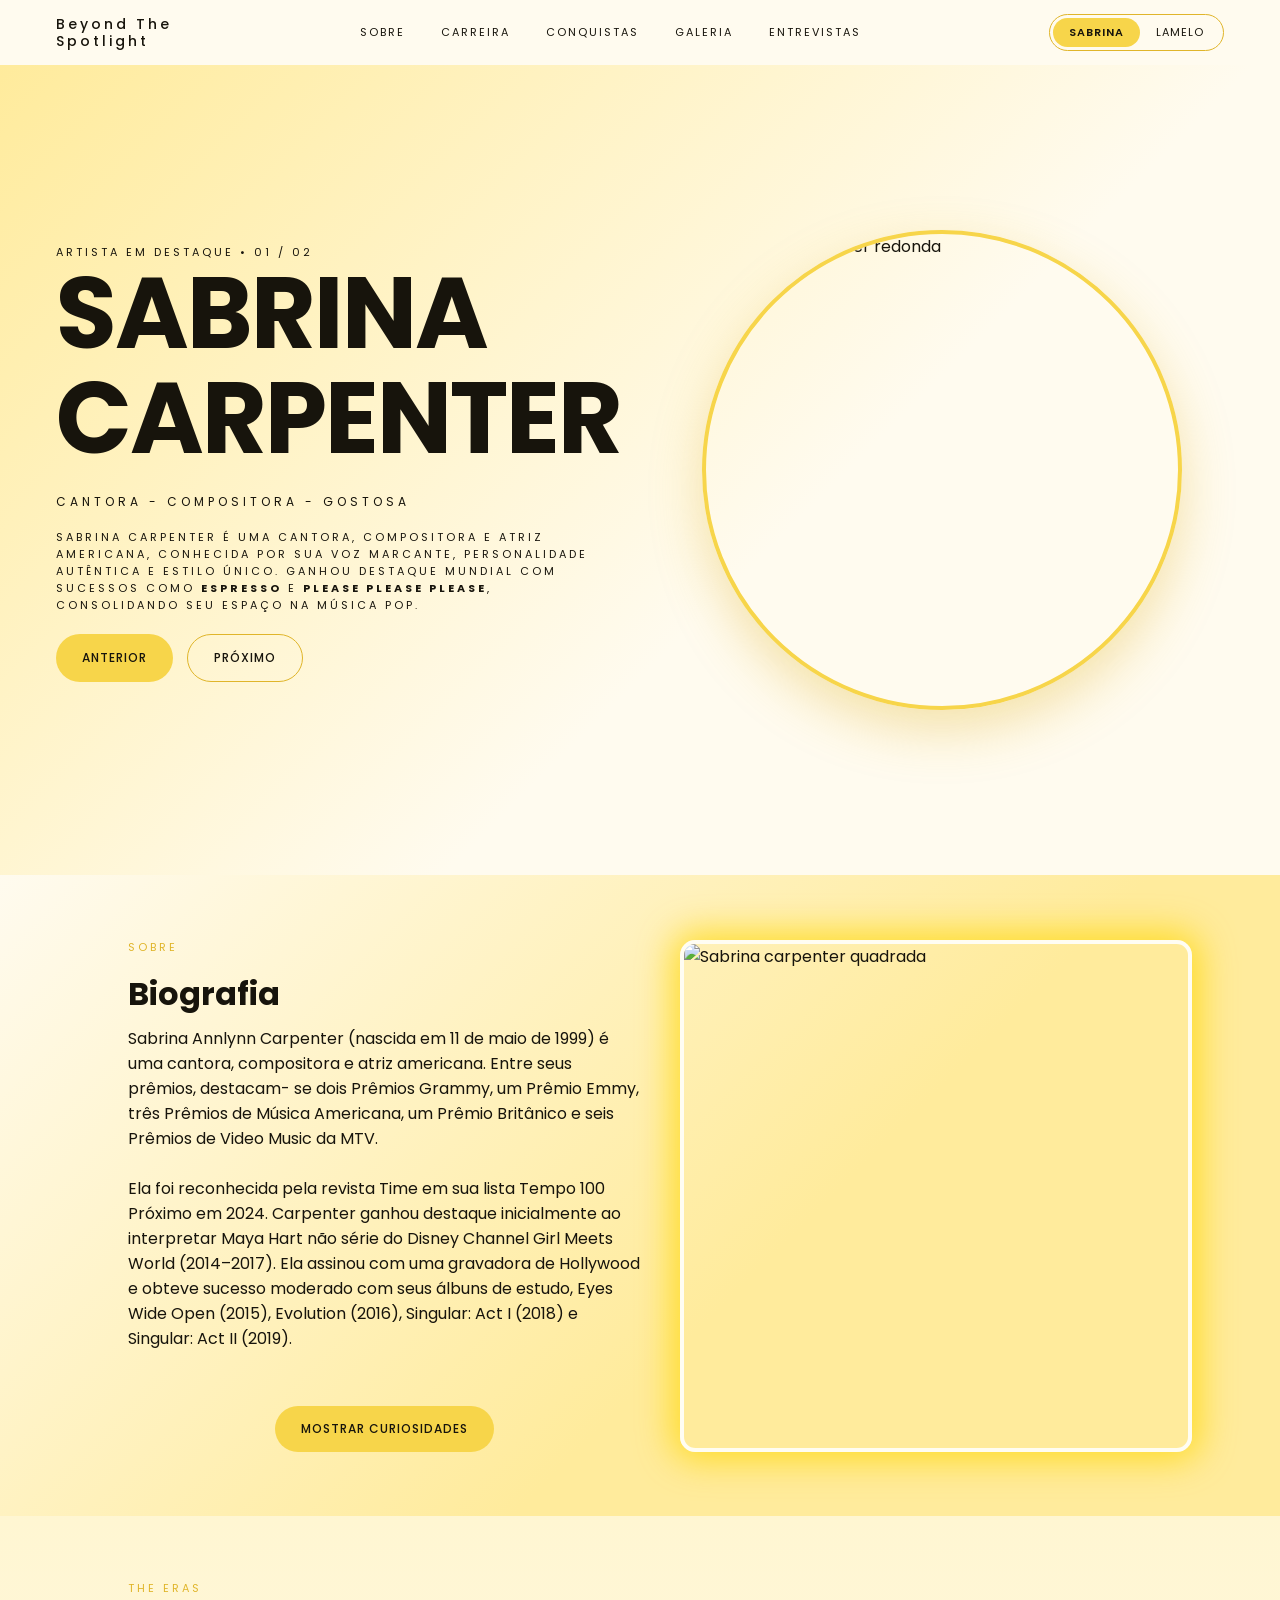
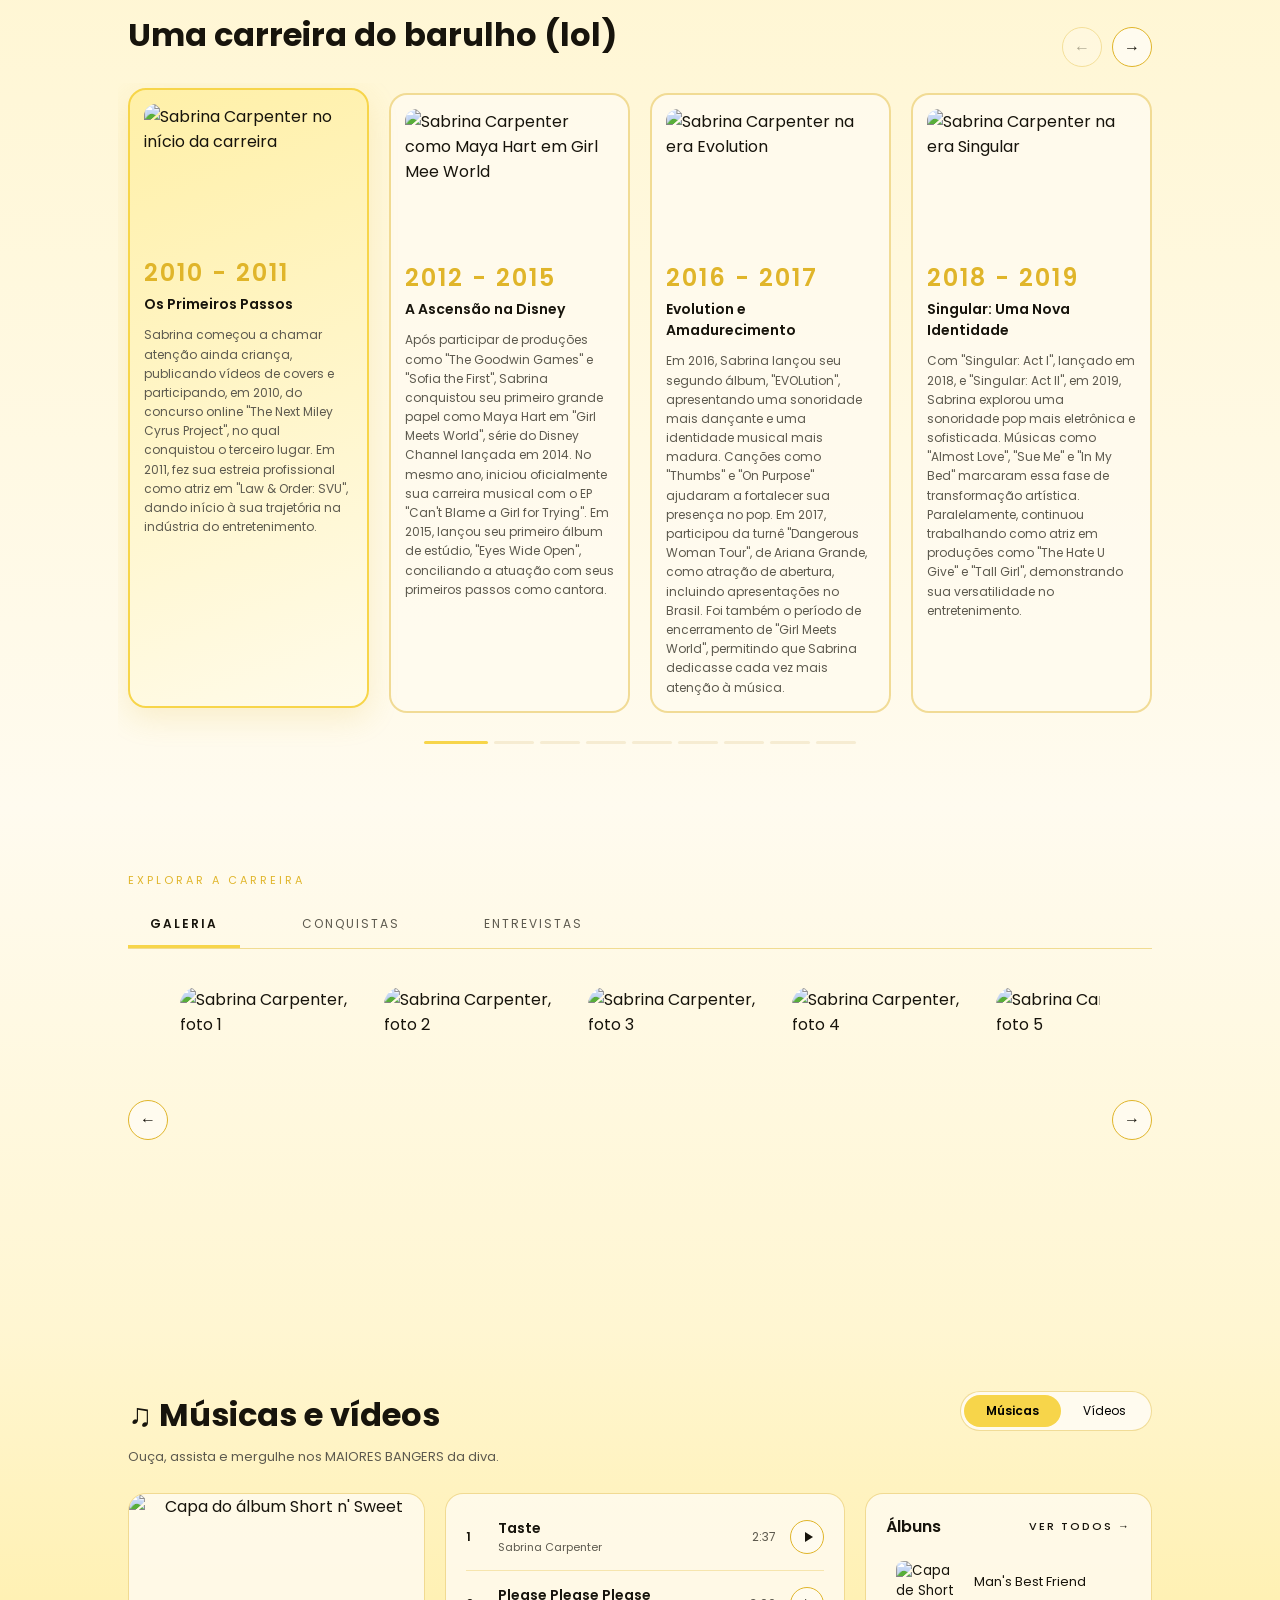
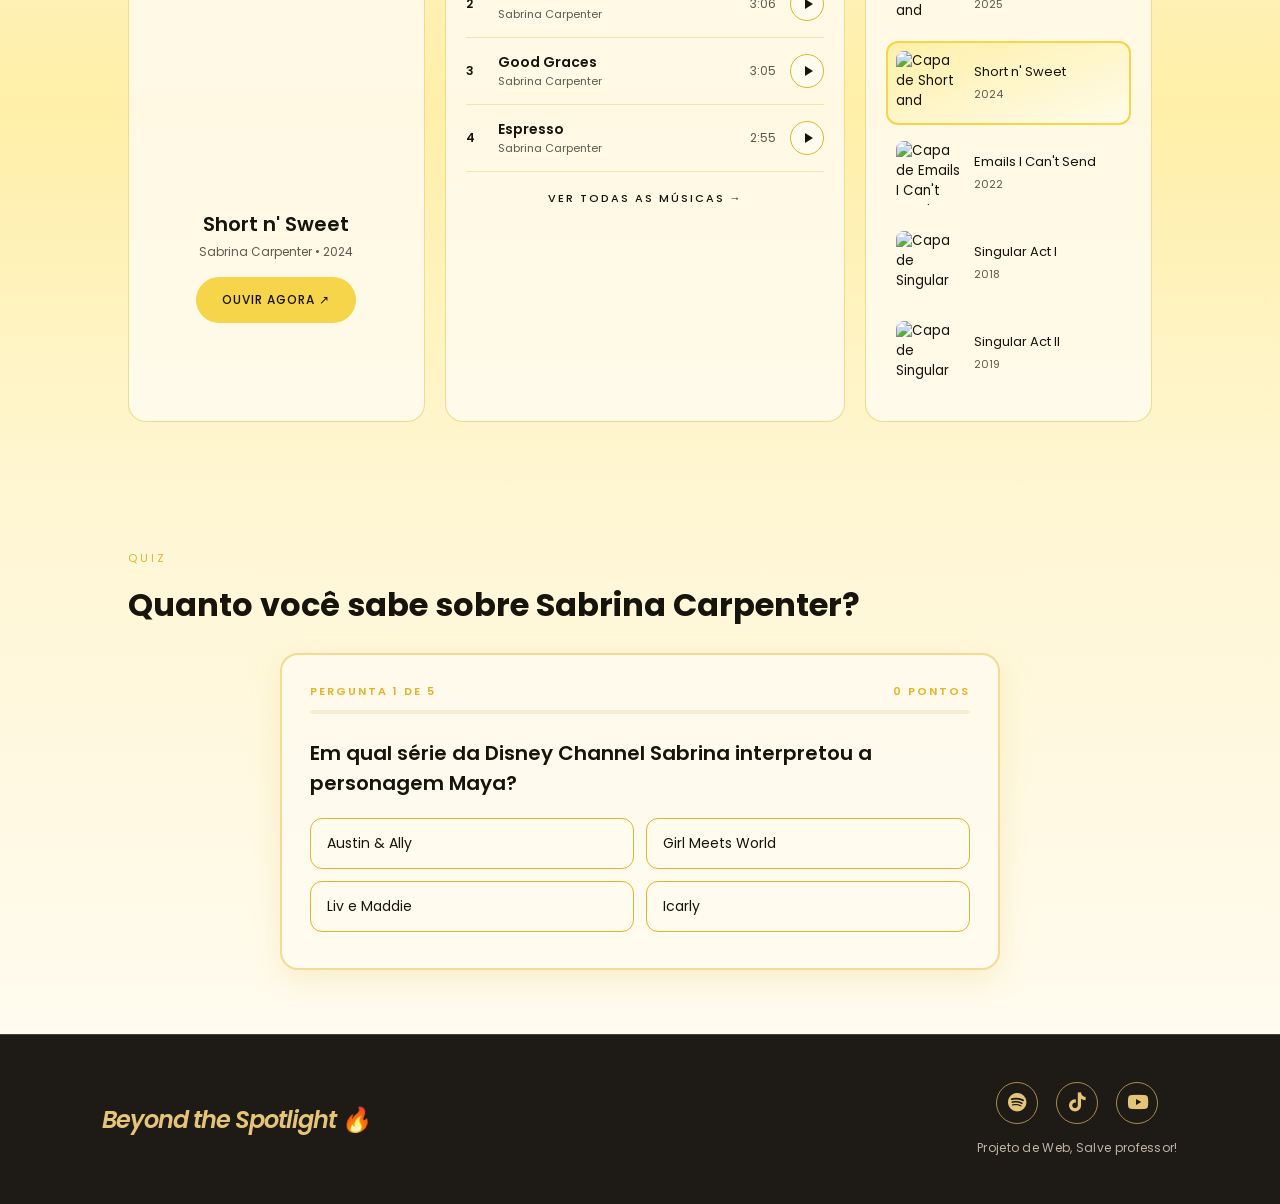
==== commit cda006f0: "Add files via upload trabalho feito (apenas code.)" ====
--- a/Para Git/Index.html
+++ b/Para Git/Index.html
@@ -5,13 +5,13 @@
   <meta name="viewport" content="width=device-width, initial-scale=1">
   <title>Site foda — Sabrina Carpenter</title>
   <link rel="stylesheet" href="./Sabrina.css">
-  <link rel="stylesheet" href="./Lamelo.css">
+
   <link rel="stylesheet" href="https://cdnjs.cloudflare.com/ajax/libs/font-awesome/6.5.2/css/all.min.css">
 </head>
 <body>
 
 
-  <!--Hero da imagem cabeçalho ou sla, Sabrina e botao para trocar para o outro-->
+  <!--Hero da imagem cabeçalho ou sla, Sabrina e botao para trocar para o LameloBolas-->
   <header class="header">
     <a class="logo" href="#">Beyond The <span>Spotlight</span></a>
 
@@ -37,7 +37,7 @@
       <p class="artista_destaque">Artista em destaque • 01 / 02</p>
       <p id="h1">Sabrina Carpenter</p>
       <p class="roles">Cantora - Compositora - Gostosa</p>
-      <p class="descricao">Sabrina Carpenter é uma cantora, compositora e atriz americana, conhecida por sua voz marcante, personalidade autêntica e estilo único. Ganhou destaque mundial com sucessos como *Espresso* e *Please Please Please*, consolidando seu espaço na música pop.</p>
+      <p class="descricao">Sabrina Carpenter é uma cantora, compositora e atriz americana, conhecida por sua voz marcante, personalidade autêntica e estilo único. Ganhou destaque mundial com sucessos como <b>Espresso</b> e <b>Please Please Please</b>, consolidando seu espaço na música pop.</p>
 
       <div class="botoes">
         <button class="btn_cheio" type="button" data-tema="alternar">Anterior</button>
@@ -218,7 +218,7 @@
       </div>
     </div>
 
-    <!-- CONQUISTAS -->
+    <!--- CONQUISTAS --->
     <div class="painel painel_conquistas" id="conquistas">
       <article>
         <img src="./Imgs/Sabrina_Grammy.jpg" alt="Sabrina Carpenter com os prêmios do Grammy">
@@ -461,13 +461,13 @@
 
   <!--- VIDEOS --->
 
-  <!--- Por conta do Copyright TODOS OS CLIPES dela ficam indisponiveis, por isso decidi reciclar as entrevistas.---->
+  <!--- Clipes apenas em MBF e Short n sweet para economizar espaço.---->
   <div class="videos_faixas" id="videos_faixas">
  
     <!--- Vds Short n sweet --->
     <div class="lista_videos" id="videos_short">
-      <iframe src="https://www.youtube.com/embed/msnI0D1SDSg" title="Espresso Clipe" loading="lazy" referrerpolicy="strict-origin-when-cross-origin" allowfullscreen></iframe>
-      <iframe  src="https://www.youtube.com/embed/c2FrKSKqM4Q" title="Taste" loading="lazy" referrerpolicy="strict-origin-when-cross-origin" allowfullscreen></iframe>
+      <video src="./Imgs/Espresso-Clipe.mp4" controls preload="none" poster="./Imgs/Espresso-Capa.png"></video>
+      <video src="./Imgs/Taste-Clipe.mp4" controls preload="none" poster="./Imgs/Taste-Cover.png"></video>
     </div>
  
     <!--- Vds emails --->
@@ -478,17 +478,17 @@
  
     <!--- vds MBF --->
     <div class="lista_videos" id="videos_Mans">
-      <iframe src="https://www.youtube.com/embed/enaGNnGB99I" title="Vídeo 1" loading="lazy" referrerpolicy="strict-origin-when-cross-origin" allowfullscreen></iframe>
-      <iframe src="https://www.youtube.com/embed/HrFnmpQrmLU" title="Vídeo 2" loading="lazy" referrerpolicy="strict-origin-when-cross-origin" allowfullscreen></iframe>
+      <video src="Imgs/Manchild-Clipe.mp4" controls preload="none"  poster="./Imgs/Manchild-Cover.jpg"></video>
+      <video src="Imgs/Tears-Clipe.mp4" controls preload="none"  poster="./Imgs/Tears-cover.jpg"></video>
     </div>
  
-    <!--- Vds Singular uno --->
+    <!--- Vds Singular I --->
     <div class="lista_videos" id="videos_Sing">
       <iframe src="https://www.youtube.com/embed/c2FrKSKqM4Q" title="Vídeo 1" loading="lazy" referrerpolicy="strict-origin-when-cross-origin" allowfullscreen></iframe>
       <iframe src="https://www.youtube.com/embed/z_v89buOKT4" title="Vídeo 2" loading="lazy" referrerpolicy="strict-origin-when-cross-origin" allowfullscreen></iframe>
     </div>
  
-    <!---Vds Singular II--->
+    <!--- Vds Singular II--->
     <div class="lista_videos" id="videos_Sing2">
       <iframe src="https://www.youtube.com/embed/yMLwdOwGpfY" title="Vídeo 1" loading="lazy" referrerpolicy="strict-origin-when-cross-origin" allowfullscreen></iframe>
       <iframe src="https://www.youtube.com/embed/msnI0D1SDSg" title="Vídeo 2" loading="lazy" referrerpolicy="strict-origin-when-cross-origin" allowfullscreen></iframe>
@@ -642,7 +642,7 @@
     <div class="principal_texto">
       <p class="artista_destaque">Atleta em destaque • 02 / 02</p>
       <p class="l_h1">LaMelo Ball</p>
-      <p class="roles">Armador - Criador de jogadas - Showman</p>
+      <p class="roles">Armador - Playmaker - Showman</p>
       <p class="descricao">Visão de jogo fora do comum, passe de cinema e coragem pra arriscar de qualquer lugar da quadra. Escolhido em 3º no draft de 2020, virou Rookie of the Year e uma das estrelas mais mágicas da NBA.</p>
 
       <div class="botoes">
--- a/Para Git/Sabrina.css
+++ b/Para Git/Sabrina.css
@@ -734,6 +734,16 @@
     border-radius: 18px;
 }
 
+#tema_sabrina .spotify .spotify_corpo .faixas video{
+    width: 100%;
+    max-width: 700px;
+    height: auto;
+    aspect-ratio: 16 / 9;
+    object-fit: cover;
+    border-radius: 15px;
+    object-position: center top;
+}
+
 #tema_sabrina .spotify .spotify_corpo .faixas .lista_faixas .faixa{
     display: flex;
     align-items: center;
@@ -836,6 +846,7 @@
     box-shadow: 0 10px 30px rgba(224, 181, 42, 0.18);
 }
 
+
 #tema_sabrina .spotify .spotify_corpo .faixas .spotify_link{
     display: block;
     padding-top: 18px;
@@ -1174,4 +1185,801 @@
     font-size: 12px;
     color: #bdb5a5;
     letter-spacing: 0.3px;
+}
+
+
+
+
+
+
+
+/*Lamelo*/
+
+body.tema-lamelo{
+    background: #f4f7fa;
+    color: #120a3d;
+}
+
+body.tema-lamelo .header{
+    background: #1d1160;
+    color: #fff;
+}
+
+body.tema-lamelo .header .logo span{
+    color: #2fb3c7;
+}
+
+body.tema-lamelo .header .nav a{
+    transition: color 0.25s;
+}
+
+body.tema-lamelo .header .nav a:hover{
+    color: #2fb3c7;
+}
+
+body.tema-lamelo .header .switch{
+    border-color: #2fb3c7;
+}
+
+body.tema-lamelo .header .switch .ativo{
+    background: #00788c;
+    color: #fff;
+}
+
+
+
+#tema_lamelo .principal{
+    min-height: 90vh;
+    display: grid;
+    grid-template-columns: calc(50% - 20px) calc(50% - 20px);
+    align-items: center;
+    gap: 40px;
+    padding: 40px 56px;
+    background: linear-gradient(135deg, #1d1160 0%, #0b4d6b 60%, #00788c 100%);
+    color: #fff;
+}
+
+#tema_lamelo .principal .l_foto{
+    justify-self: center;
+    width: 100%;
+    max-width: 480px;
+    aspect-ratio: 1 / 1;
+    object-fit: cover;
+    object-position: center top;
+    border-radius: 50%;
+    border: 4px solid #2fb3c7;
+    box-shadow: 0 20px 50px rgba(0, 120, 140, 0.55);
+}
+
+#tema_lamelo .principal .principal_texto{
+    font-size: 11px;
+    letter-spacing: 3px;
+    text-transform: uppercase;
+    margin-bottom: 14px;
+}
+
+#tema_lamelo .principal .principal_texto .artista_destaque{
+    color: #a1a1a4;
+}
+
+#tema_lamelo .principal .principal_texto .l_h1{
+    font-size: 90px;
+    font-weight: 700;
+    line-height: 1.05;
+    letter-spacing: -2px;
+}
+
+#tema_lamelo .principal .principal_texto .roles{
+    margin: 22px 0 18px;
+    font-size: 12px;
+    letter-spacing: 4px;
+    text-transform: uppercase;
+    color: #2fb3c7;
+}
+
+#tema_lamelo .principal .principal_texto .descricao{
+    max-width: 440px;
+    font-size: 14px;
+    line-height: 1.7;
+    letter-spacing: 0;
+    text-transform: none;
+    color: #e6ebf2;
+}
+
+#tema_lamelo .principal .principal_texto .botoes{
+    margin-top: 20px;
+    display: flex;
+    gap: 14px;
+}
+
+#tema_lamelo .principal .principal_texto .botoes .btn_cheio{
+    padding: 14px 26px;
+    border-radius: 999px;
+    font-size: 12px;
+    font-weight: 500;
+    letter-spacing: 1px;
+    text-transform: uppercase;
+    background-color: #00788c;
+    color: #fff;
+    transition: 0.3s;
+}
+
+#tema_lamelo .principal .principal_texto .botoes .btn_cheio:hover{
+    background-color: #2fb3c7;
+    transform: translateY(-2px);
+}
+
+#tema_lamelo .principal .principal_texto .botoes .btn_borda{
+    padding: 14px 26px;
+    border: 1px solid #a1a1a4;
+    border-radius: 999px;
+    font-size: 12px;
+    font-weight: 500;
+    letter-spacing: 1px;
+    text-transform: uppercase;
+    color: #fff;
+    transition: 0.3s;
+}
+
+#tema_lamelo .principal .principal_texto .botoes .btn_borda:hover{
+    border-color: #fff;
+    transform: translateY(-2px);
+}
+
+
+#tema_lamelo .bio{
+    display: grid;
+    grid-template-columns: 50% 50%;
+    align-items: center;
+    gap: 40px;
+    padding: 5% 10% 5% 10%;
+    background: linear-gradient(135deg, #f4f7fa 0%, #d6eef2 60%);
+}
+
+#tema_lamelo .bio .bio_texto{
+    align-self: start;
+}
+
+#tema_lamelo .bio .bio_texto .obs{
+    color: #00788c;
+    letter-spacing: 3px;
+    text-transform: uppercase;
+    margin-bottom: 14px;
+    font-size: 11px;
+}
+
+#tema_lamelo .bio .bio_texto .h2{
+    font-size: 32px;
+    font-weight: 700;
+    margin-bottom: 8px;
+    color: #1d1160;
+}
+
+#tema_lamelo .bio .bio_texto .l_bio{
+    padding-bottom: 15px;
+    line-height: 1.7;
+}
+
+#tema_lamelo .bio .bio_texto .botoes{
+    margin-top: 20px;
+    display: flex;
+    gap: 14px;
+}
+
+#tema_lamelo .bio .bio_texto .botoes .l_btn_bio{
+    display: block;
+    margin: 20px auto 0;
+    padding: 14px 26px;
+    border-radius: 999px;
+    font-size: 12px;
+    font-weight: 500;
+    letter-spacing: 1px;
+    text-transform: uppercase;
+    background-color: #00788c;
+    color: #fff;
+    transition: 0.3s;
+}
+
+#tema_lamelo .bio .bio_texto .botoes .l_btn_bio:hover{
+    background-color: #2fb3c7;
+    transform: translateY(-2px);
+}
+
+#tema_lamelo .bio .bio_texto .curiosidades_bio{
+    margin-top: 22px;
+    padding: 22px 25px;
+    background-color: #120a3d;
+    border-left: 3px solid #2fb3c7;
+    border-radius: 8px;
+    color: #e6ebf2;
+    font-family: 'Poppins', sans-serif;
+    animation: aparecerBio 0.3s ease;
+}
+
+#tema_lamelo .bio .bio_texto .curiosidades_bio[hidden]{
+    display: none;
+}
+
+#tema_lamelo .bio .bio_texto .curiosidades_bio h3{
+    color: #2fb3c7;
+    font-size: 17px;
+    margin: 0 0 15px;
+}
+
+#tema_lamelo .bio .bio_texto .curiosidades_bio ul{
+    padding-left: 20px;
+    margin: 0;
+}
+
+#tema_lamelo .bio .bio_texto .curiosidades_bio ul li{
+    font-size: 13px;
+    line-height: 1.8;
+    margin-bottom: 10px;
+}
+
+#tema_lamelo .bio .bio_texto .curiosidades_bio ul li:last-child{
+    margin-bottom: 0;
+}
+
+#tema_lamelo .bio .bio_texto .curiosidades_bio ul li strong{
+    color: #2fb3c7;
+}
+
+#tema_lamelo .bio .l_bio_foto{
+    justify-self: right;
+    width: 100%;
+    max-width: 560px;
+    aspect-ratio: 1 / 1;
+    object-fit: cover;
+    object-position: center top;
+    border: 4px solid #fff;
+    border-radius: 3%;
+    box-shadow: 0 0 35px 8px rgba(0, 120, 140, 0.45);
+}
+
+#tema_lamelo .the_eras{
+    padding: 5% 10%;
+    background: linear-gradient(180deg, #d6eef2, #f4f7fa);
+}
+
+#tema_lamelo .the_eras .eras_topo{
+    display: flex;
+    justify-content: space-between;
+    align-items: flex-end;
+    margin-bottom: 26px;
+}
+
+#tema_lamelo .the_eras .eras_topo .the_eras_texto{
+    margin-bottom: 0;
+}
+
+#tema_lamelo .the_eras .eras_topo .the_eras_texto .obs{
+    color: #00788c;
+    letter-spacing: 3px;
+    text-transform: uppercase;
+    margin-bottom: 14px;
+    font-size: 11px;
+}
+
+#tema_lamelo .the_eras .eras_topo .the_eras_texto .h2{
+    font-size: 32px;
+    font-weight: 700;
+    margin-bottom: 8px;
+    color: #1d1160;
+}
+
+#tema_lamelo .the_eras .eras_topo .eras_setas{
+    display: flex;
+    gap: 10px;
+}
+
+#tema_lamelo .the_eras .eras_topo .eras_setas .seta{
+    display: flex;
+    align-items: center;
+    justify-content: center;
+    width: 40px;
+    height: 40px;
+    border-radius: 50%;
+    border: 1px solid #00788c;
+    background: #f4f7fa;
+    font-size: 16px;
+    color: #1d1160;
+    cursor: pointer;
+    transition: 0.35s;
+}
+
+#tema_lamelo .the_eras .eras_topo .eras_setas .seta:hover{
+    background: #00788c;
+    color: #fff;
+    transform: scale(1.08);
+}
+
+#tema_lamelo .the_eras .eras_topo .eras_setas .seta:disabled{
+    opacity: 0.35;
+    pointer-events: none;
+}
+
+#tema_lamelo .the_eras .eras_janela{
+    overflow: hidden;
+    padding: 10px 10px 40px;
+    margin: -10px -10px -20px;
+}
+
+#tema_lamelo .the_eras .eras_janela .eras_lista{
+    display: flex;
+    gap: 20px;
+    transition: transform 0.6s cubic-bezier(0.2, 0.7, 0.2, 1);
+}
+
+#tema_lamelo .the_eras .eras_janela .eras_lista .era{
+    flex: 0 0 calc(25% - 15px);
+    padding: 14px;
+    background: rgba(244, 247, 250, 0.9);
+    border: 2px solid rgba(0, 120, 140, 0.35);
+    border-radius: 18px;
+    cursor: pointer;
+    transition: 0.35s;
+}
+
+#tema_lamelo .the_eras .eras_janela .eras_lista .era img{
+    display: block;
+    width: 100%;
+    aspect-ratio: 3 / 2;
+    object-fit: cover;
+    object-position: center top;
+    border-radius: 12px;
+    margin-bottom: 12px;
+}
+
+#tema_lamelo .the_eras .eras_janela .eras_lista .era .era_ano{
+    font-size: 24px;
+    font-weight: 600;
+    color: #00788c;
+    letter-spacing: 2px;
+}
+
+#tema_lamelo .the_eras .eras_janela .eras_lista .era .era_titulo{
+    font-size: 14px;
+    font-weight: 600;
+    margin: 4px 0 10px;
+    color: #1d1160;
+}
+
+#tema_lamelo .the_eras .eras_janela .eras_lista .era .era_texto{
+    font-size: 12px;
+    line-height: 1.6;
+    color: #5b5f6b;
+}
+
+#tema_lamelo .the_eras .eras_janela .eras_lista .era:hover,
+#tema_lamelo .the_eras .eras_janela .eras_lista .era.ativa{
+    border-color: #00788c;
+    background: linear-gradient(160deg, #c3e6ec, #f4f7fa);
+    box-shadow: 0 10px 30px rgba(29, 17, 96, 0.18);
+    transform: translateY(-5px);
+}
+
+#tema_lamelo .the_eras .eras_janela .eras_lista:has(.era:hover) .era.ativa:not(:hover){
+    border-color: rgba(0, 120, 140, 0.35);
+    background: rgba(244, 247, 250, 0.9);
+    box-shadow: none;
+    transform: none;
+}
+
+#tema_lamelo .the_eras .eras_dots{
+    display: flex;
+    justify-content: center;
+    gap: 6px;
+    margin-top: 8px;
+}
+
+#tema_lamelo .the_eras .eras_dots .dot{
+    width: 40px;
+    height: 3px;
+    border-radius: 3px;
+    background: #d5dbe3;
+    transition: 0.35s;
+}
+
+#tema_lamelo .the_eras .eras_dots .dot.ativo{
+    width: 64px;
+    background: #00788c;
+}
+
+#tema_lamelo .the_eras:has(.era:hover) .eras_dots .dot.ativo{
+    width: 40px;
+    background: #d5dbe3;
+}
+
+#tema_lamelo .the_eras:has(.era:nth-child(1):hover) .eras_dots .dot:nth-child(1),
+#tema_lamelo .the_eras:has(.era:nth-child(2):hover) .eras_dots .dot:nth-child(2),
+#tema_lamelo .the_eras:has(.era:nth-child(3):hover) .eras_dots .dot:nth-child(3),
+#tema_lamelo .the_eras:has(.era:nth-child(4):hover) .eras_dots .dot:nth-child(4),
+#tema_lamelo .the_eras:has(.era:nth-child(5):hover) .eras_dots .dot:nth-child(5),
+#tema_lamelo .the_eras:has(.era:nth-child(6):hover) .eras_dots .dot:nth-child(6){
+    width: 64px;
+    background: #00788c;
+}
+
+
+
+#tema_lamelo .explorar_carreira{
+    padding: 5% 10%;
+    background: linear-gradient(180deg, #f4f7fa, #d6eef2);
+}
+
+#tema_lamelo .explorar_carreira .obs{
+    color: #00788c;
+    letter-spacing: 3px;
+    text-transform: uppercase;
+    margin-bottom: 14px;
+    font-size: 11px;
+}
+
+#tema_lamelo .explorar_carreira .carreira_titulos{
+    display: flex;
+    gap: 40px;
+    margin-bottom: 28px;
+    border-bottom: 1px solid rgba(0, 120, 140, 0.35);
+    overflow-x: auto;
+    scrollbar-width: none;
+}
+
+#tema_lamelo .explorar_carreira .carreira_titulos .aba{
+    padding: 12px 22px;
+    margin-bottom: -1px;
+    font-size: 12px;
+    letter-spacing: 2px;
+    text-transform: uppercase;
+    color: #5b5f6b;
+    white-space: nowrap;
+    border-bottom: 4px solid transparent;
+    transition: 0.35s;
+}
+
+#tema_lamelo .explorar_carreira .carreira_titulos .aba:hover{
+    color: #1d1160;
+}
+
+#tema_lamelo .explorar_carreira .carreira_titulos .aba.ativa{
+    color: #1d1160;
+    font-weight: 600;
+    border-bottom-color: #00788c;
+}
+
+#tema_lamelo .explorar_carreira .painel{
+    display: none;
+}
+
+#tema_lamelo .explorar_carreira .painel.ativo{
+    display: block;
+    animation: aparecer 0.45s;
+}
+
+#tema_lamelo .explorar_carreira .painel_galeria .galeria_trilho{
+    display: flex;
+    align-items: center;
+    gap: 12px;
+}
+
+#tema_lamelo .explorar_carreira .painel_galeria .galeria_trilho .seta{
+    flex: none;
+    display: flex;
+    align-items: center;
+    justify-content: center;
+    width: 40px;
+    height: 40px;
+    border-radius: 50%;
+    border: 1px solid #00788c;
+    background: #f4f7fa;
+    font-size: 16px;
+    color: #1d1160;
+    cursor: pointer;
+    transition: 0.35s;
+}
+
+#tema_lamelo .explorar_carreira .painel_galeria .galeria_trilho .seta:hover{
+    background: #00788c;
+    color: #fff;
+    transform: scale(1.08);
+}
+
+#tema_lamelo .explorar_carreira .painel_galeria .galeria_trilho .seta:disabled{
+    opacity: 0.35;
+    pointer-events: none;
+}
+
+#tema_lamelo .explorar_carreira .painel_galeria .galeria_trilho .galeria_fotos{
+    display: flex;
+    gap: 14px;
+    flex: 1;
+    min-width: 0;
+    padding: 10px 4px;
+    overflow-x: auto;
+    scroll-snap-type: x mandatory;
+    scroll-behavior: smooth;
+    scrollbar-width: none;
+}
+
+#tema_lamelo .explorar_carreira .painel_galeria .galeria_trilho .galeria_fotos::-webkit-scrollbar{
+    display: none;
+}
+
+#tema_lamelo .explorar_carreira .painel_galeria .galeria_trilho .galeria_fotos img{
+    flex: none;
+    width: 190px;
+    aspect-ratio: 3 / 4.2;
+    object-fit: cover;
+    object-position: center top;
+    border-radius: 18px;
+    scroll-snap-align: start;
+    transition: 0.35s;
+}
+
+#tema_lamelo .explorar_carreira .painel_galeria .galeria_trilho .galeria_fotos img:hover{
+    transform: translateY(-6px) scale(1.02);
+    box-shadow: 0 10px 30px rgba(29, 17, 96, 0.35);
+}
+
+#tema_lamelo .explorar_carreira .painel_conquistas.ativo{
+    display: flex;
+    gap: 20px;
+}
+
+#tema_lamelo .explorar_carreira .painel_conquistas article{
+    flex: 1;
+    padding: 14px;
+    background: rgba(244, 247, 250, 0.9);
+    border: 2px solid rgba(0, 120, 140, 0.35);
+    border-radius: 18px;
+    transition: 0.35s;
+}
+
+#tema_lamelo .explorar_carreira .painel_conquistas article:hover{
+    border-color: #00788c;
+    background: linear-gradient(160deg, #c3e6ec, #f4f7fa);
+    box-shadow: 0 10px 30px rgba(29, 17, 96, 0.18);
+    transform: translateY(-5px);
+}
+
+#tema_lamelo .explorar_carreira .painel_conquistas article img{
+    display: block;
+    width: 100%;
+    aspect-ratio: 4 / 3;
+    object-fit: cover;
+    object-position: center top;
+    border-radius: 12px;
+    margin-bottom: 12px;
+}
+
+#tema_lamelo .explorar_carreira .painel_conquistas article .h2{
+    font-size: 22px;
+    font-weight: 700;
+    margin-bottom: 8px;
+    color: #1d1160;
+}
+
+#tema_lamelo .explorar_carreira .painel_conquistas article p{
+    font-size: 13px;
+    line-height: 1.6;
+    color: #5b5f6b;
+}
+
+#tema_lamelo .explorar_carreira .painel_entrevistas.ativo{
+    display: flex;
+    flex-wrap: wrap;
+    gap: 20px;
+}
+
+#tema_lamelo .explorar_carreira .painel_entrevistas iframe{
+    flex: 0 0 calc(33.33% - 14px);
+    height: 250px;
+    aspect-ratio: 16 / 9;
+    border: 0;
+    border-radius: 18px;
+    background: #d6eef2;
+    box-shadow: 0 10px 30px rgba(29, 17, 96, 0.2);
+}
+
+#tema_lamelo .quiz{
+    padding: 5% 10%;
+    background: linear-gradient(180deg, #d6eef2, #f4f7fa);
+}
+
+#tema_lamelo .quiz .obs{
+    color: #00788c;
+    letter-spacing: 3px;
+    text-transform: uppercase;
+    margin-bottom: 14px;
+    font-size: 11px;
+}
+
+#tema_lamelo .quiz .h2{
+    font-size: 32px;
+    font-weight: 700;
+    margin-bottom: 8px;
+    color: #1d1160;
+}
+
+#tema_lamelo .quiz .quiz_caixa{
+    max-width: 720px;
+    margin: 24px auto 0;
+    padding: 28px;
+    background: rgba(244, 247, 250, 0.9);
+    border: 2px solid rgba(0, 120, 140, 0.35);
+    border-radius: 18px;
+    box-shadow: 0 10px 30px rgba(29, 17, 96, 0.12);
+}
+
+#tema_lamelo .quiz .quiz_caixa .quiz_topo{
+    display: flex;
+    justify-content: space-between;
+    margin-bottom: 10px;
+    font-size: 11px;
+    letter-spacing: 2px;
+    text-transform: uppercase;
+    color: #00788c;
+    font-weight: 600;
+}
+
+#tema_lamelo .quiz .quiz_caixa .quiz_barra{
+    height: 4px;
+    margin-bottom: 24px;
+    border-radius: 4px;
+    background: #d5dbe3;
+    overflow: hidden;
+}
+
+#tema_lamelo .quiz .quiz_caixa .quiz_barra div{
+    height: 100%;
+    width: 0;
+    background: #00788c;
+    transition: width 0.4s;
+}
+
+#tema_lamelo .quiz .quiz_caixa .pergunta,
+#tema_lamelo .quiz .quiz_caixa .quiz_resultado{
+    display: none;
+}
+
+#tema_lamelo .quiz .quiz_caixa .pergunta.ativa,
+#tema_lamelo .quiz .quiz_caixa .quiz_resultado.ativa{
+    display: block;
+    animation: 0.45s;
+}
+
+#tema_lamelo .quiz .quiz_caixa .pergunta .quiz_pergunta,
+#tema_lamelo .quiz .quiz_caixa .quiz_resultado .quiz_pergunta{
+    margin-bottom: 20px;
+    font-size: 20px;
+    font-weight: 600;
+    color: #1d1160;
+}
+
+#tema_lamelo .quiz .quiz_caixa .pergunta .quiz_opcoes{
+    display: flex;
+    flex-wrap: wrap;
+    gap: 12px;
+}
+
+#tema_lamelo .quiz .quiz_caixa .pergunta .quiz_opcoes .btn_quiz{
+    flex: 0 0 calc(50% - 6px);
+    padding: 14px 16px;
+    border: 1px solid #00788c;
+    border-radius: 12px;
+    background: #fff;
+    font-size: 14px;
+    color: #120a3d;
+    text-align: left;
+    transition: 0.25s;
+}
+
+#tema_lamelo .quiz .quiz_caixa .pergunta .quiz_opcoes .btn_quiz:hover:not(:disabled){
+    background: #00788c;
+    color: #fff;
+    transform: translateY(-2px);
+}
+
+#tema_lamelo .quiz .quiz_caixa .pergunta .quiz_opcoes .btn_quiz:disabled{
+    cursor: default;
+}
+
+#tema_lamelo .quiz .quiz_caixa .pergunta .quiz_opcoes .btn_quiz.certa{
+    border-color: #8cb520;
+    animation: piscar 1.6s ease-in-out infinite;
+}
+
+#tema_lamelo .quiz .quiz_caixa .pergunta .quiz_opcoes .btn_quiz.errada{
+    background: #ffd9d0;
+    border-color: #d0583a;
+}
+
+#tema_lamelo .quiz .quiz_caixa .pergunta .quiz_explicacao{
+    display: none;
+    margin-top: 16px;
+    font-size: 13px;
+    line-height: 1.6;
+    color: #5b5f6b;
+}
+
+#tema_lamelo .quiz .quiz_caixa .pergunta.respondida .quiz_explicacao{
+    display: block;
+}
+
+#tema_lamelo .quiz .quiz_caixa .pergunta.acertou .quiz_explicacao::before{
+    content: "Acertou! ";
+    font-weight: 600;
+    color: #5d8a00;
+}
+
+#tema_lamelo .quiz .quiz_caixa .pergunta.errou .quiz_explicacao::before{
+    content: "Não foi dessa vez. ";
+    font-weight: 600;
+    color: #d0583a;
+}
+
+#tema_lamelo .quiz .quiz_caixa .quiz_resultado .quiz_feedback{
+    min-height: 24px;
+    margin-top: 16px;
+    font-size: 13px;
+    line-height: 1.6;
+    color: #5b5f6b;
+}
+
+#tema_lamelo .quiz .quiz_caixa .botoes{
+    margin-top: 8px;
+    display: flex;
+    gap: 14px;
+}
+
+#tema_lamelo .quiz .quiz_caixa .botoes .btn_cheio{
+    padding: 14px 26px;
+    border-radius: 999px;
+    font-size: 12px;
+    font-weight: 500;
+    letter-spacing: 1px;
+    text-transform: uppercase;
+    background-color: #00788c;
+    color: #fff;
+    transition: 0.3s;
+}
+
+#tema_lamelo .quiz .quiz_caixa .botoes .btn_cheio:hover{
+    background-color: #2fb3c7;
+    transform: translateY(-2px);
+}
+
+#tema_lamelo .quiz .quiz_caixa .botoes .btn_borda{
+    padding: 14px 26px;
+    border: 1px solid #00788c;
+    border-radius: 999px;
+    font-size: 12px;
+    font-weight: 500;
+    letter-spacing: 1px;
+    text-transform: uppercase;
+    color: #1d1160;
+    transition: 0.3s;
+}
+
+#tema_lamelo .quiz .quiz_caixa .botoes .btn_borda:hover{
+    transform: translateY(-2px);
+}
+
+body.tema-lamelo .footer{
+    background-color: #1d1160;
+    border-top-color: #00788c;
+}
+
+body.tema-lamelo .footer .footer_logo span{
+    color: #2fb3c7;
+}
+
+body.tema-lamelo .footer .footer_redes .footer_icones .icone_rede{
+    border-color: #00788c;
+    color: #2fb3c7;
+}
+
+body.tema-lamelo .footer .footer_redes .footer_icones .icone_rede:hover{
+    background-color: #2fb3c7;
+    color: #1d1160;
 }
